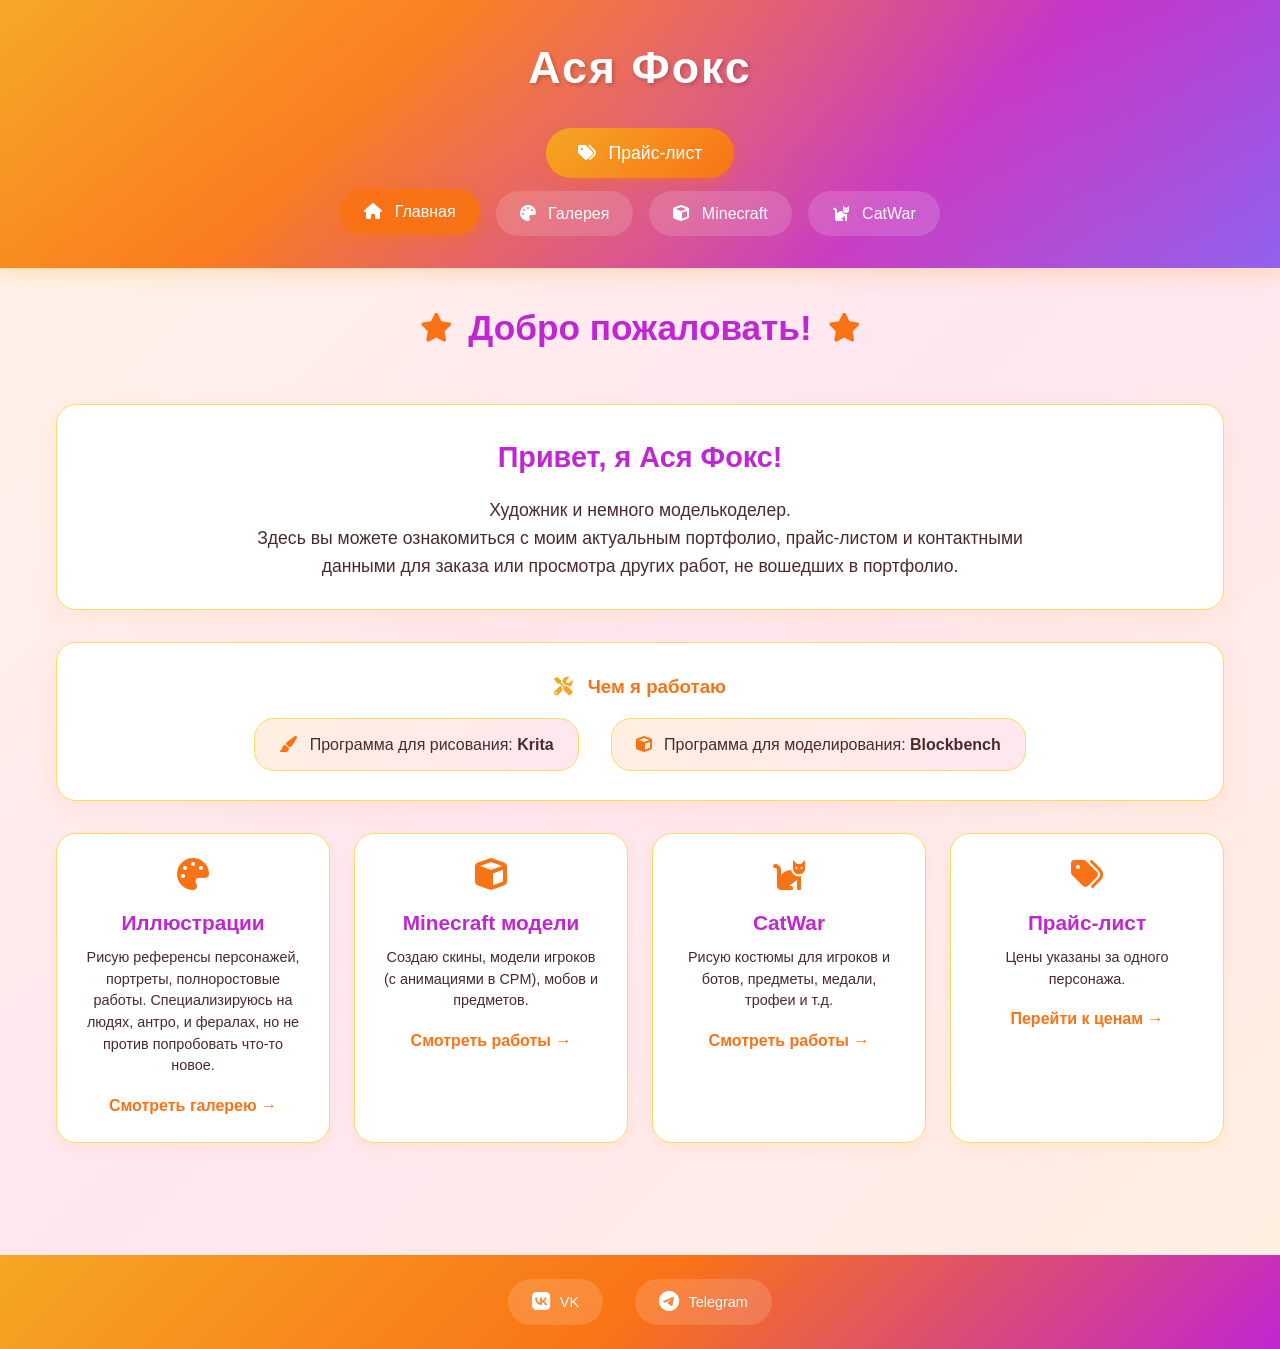
==== index.html @ bd017163 "ваще свежак обнова" ====
<!DOCTYPE html>
<html lang="ru">
<head>
    <meta charset="UTF-8">
    <meta name="viewport" content="width=device-width, initial-scale=1.0">
    <title>Главная</title>
    <link rel="stylesheet" href="style.css">
    <link rel="stylesheet" href="https://cdnjs.cloudflare.com/ajax/libs/font-awesome/6.0.0-beta3/css/all.min.css">
</head>
<body>
    <header>
        <div class="header-content">
            <h1>Ася Фокс</h1>
        </div>
        <nav>
            <a href="price.html" class="price-btn"><i class="fas fa-tags"></i> Прайс-лист</a>
            <div class="nav-links">
                <a href="index.html" class="active"><i class="fas fa-home"></i> Главная</a>
                <a href="gallery.html"><i class="fas fa-palette"></i> Галерея</a>
                <a href="minecraft.html"><i class="fas fa-cube"></i> Minecraft</a>
                <a href="catwar.html"><i class="fas fa-cat"></i> CatWar</a>
            </div>
        </nav>
    </header>

    <main>
        <div class="page-title">
            <i class="fas fa-star"></i>
            <h2>Добро пожаловать!</h2>
            <i class="fas fa-star"></i>
        </div>

        <!-- Приветственный блок -->
        <div class="welcome-block info-block">
            <h3>Привет, я Ася Фокс!</h3>
            <p>Художник и немного моделькоделер.<br>Здесь вы можете ознакомиться с моим актуальным портфолио, прайс-листом и контактными данными для заказа или просмотра других работ, не вошедших в портфолио.</p>
        </div>

        <!-- Инструменты -->
        <div class="tools-block info-block">
            <h3><i class="fas fa-tools"></i> Чем я работаю</h3>
            <div class="tools-list">
                <p><i class="fas fa-paint-brush"></i> Программа для рисования: <strong>Krita</strong></p>
                <p><i class="fas fa-cube"></i> Программа для моделирования: <strong>Blockbench</strong></p>
            </div>
        </div>

        <!-- Краткая информация -->
        <div class="info-grid">
            <div class="info-card">
                <i class="fas fa-palette"></i>
                <h3>Иллюстрации</h3>
                <p>Рисую референсы персонажей, портреты, полноростовые работы. Специализируюсь на людях, антро, и фералах, но не против попробовать что-то новое.</p>
                <a href="gallery.html" class="info-link">Смотреть галерею →</a>
            </div>
            <div class="info-card">
                <i class="fas fa-cube"></i>
                <h3>Minecraft модели</h3>
                <p>Создаю скины, модели игроков (с анимациями в CPM), мобов и предметов.</p>
                <a href="minecraft.html" class="info-link">Смотреть работы →</a>
            </div>
            <div class="info-card">
                <i class="fas fa-cat"></i>
                <h3>CatWar</h3>
                <p>Рисую костюмы для игроков и ботов, предметы, медали, трофеи и т.д.</p>
                <a href="catwar.html" class="info-link">Смотреть работы →</a>
            </div>
            <div class="info-card">
                <i class="fas fa-tags"></i>
                <h3>Прайс-лист</h3>
                <p>Цены указаны за одного персонажа.</p>
                <a href="price.html" class="info-link">Перейти к ценам →</a>
            </div>
        </div>
    </main>

    <footer>
        <div class="social-icons">
            <a href="https://vk.com/club159753129" target="_blank" class="social-link vk" aria-label="ВКонтакте">
                <i class="fab fa-vk"></i>
                <span>VK</span>
            </a>
            <a href="https://t.me/AsyaF0xy" target="_blank" class="social-link telegram" aria-label="Telegram">
                <i class="fab fa-telegram-plane"></i>
                <span>Telegram</span>
            </a>
        </div>
    </footer>
</body>
</html>
---- style.css ----
* {
    margin: 0;
    padding: 0;
    box-sizing: border-box;
}

body {
    font-family: 'Segoe UI', Tahoma, Geneva, Verdana, sans-serif;
    line-height: 1.6;
    color: #4a2a2a;
    background: linear-gradient(135deg, #fff5e6 0%, #ffe6f0 50%, #fff0e0 100%);
    display: flex;
    flex-direction: column;
    min-height: 100vh;
}

/* Шапка сайта */
header {
    background: linear-gradient(135deg, #f5a623 0%, #f97316 30%, #c026d3 70%, #8b5cf6 100%);
    color: #fff;
    text-align: center;
    padding: 2rem 1rem;
    box-shadow: 0 4px 20px rgba(245, 166, 35, 0.3);
    position: relative;
    overflow: hidden;
}

header::before {
    content: '';
    position: absolute;
    top: -50%;
    left: -50%;
    width: 200%;
    height: 200%;
    background: radial-gradient(circle, rgba(255,200,100,0.2) 0%, transparent 70%);
    animation: rotate 20s linear infinite;
}

@keyframes rotate {
    from { transform: rotate(0deg); }
    to { transform: rotate(360deg); }
}

.header-content {
    position: relative;
    z-index: 1;
}

header h1 {
    font-size: 2.8rem;
    margin-bottom: 0.5rem;
    text-shadow: 2px 2px 4px rgba(0,0,0,0.2);
    letter-spacing: 2px;
}

/* Навигация */
nav {
    margin-top: 1.5rem;
    position: relative;
    z-index: 1;
    display: flex;
    flex-direction: column;
    align-items: center;
    gap: 0.8rem;
}

.price-btn {
    background: linear-gradient(135deg, #f5a623, #f97316);
    padding: 0.7rem 2rem;
    font-size: 1.1rem;
    box-shadow: 0 4px 12px rgba(249, 115, 22, 0.4);
}

.price-btn:hover {
    transform: translateY(-2px);
    box-shadow: 0 6px 16px rgba(249, 115, 22, 0.6);
}

.nav-links {
    display: flex;
    gap: 1rem;
    flex-wrap: wrap;
    justify-content: center;
}

nav a {
    color: #fff;
    text-decoration: none;
    margin: 0;
    padding: 0.6rem 1.5rem;
    border-radius: 30px;
    transition: all 0.3s;
    font-weight: 500;
    display: inline-block;
    background: rgba(255,255,255,0.15);
    backdrop-filter: blur(5px);
}

nav a i {
    margin-right: 0.5rem;
}

nav a:hover, nav a.active {
    background: #f97316;
    transform: translateY(-2px);
    box-shadow: 0 4px 12px rgba(249, 115, 22, 0.5);
}

/* Основной контент */
main {
    flex: 1;
    max-width: 1200px;
    margin: 2rem auto;
    padding: 0 1rem;
    width: 100%;
}

.page-title {
    text-align: center;
    margin-bottom: 3rem;
    display: flex;
    align-items: center;
    justify-content: center;
    gap: 1rem;
}

.page-title i {
    font-size: 1.8rem;
    color: #f97316;
    animation: pulse 2s ease-in-out infinite;
}

@keyframes pulse {
    0%, 100% { opacity: 0.5; transform: scale(1); }
    50% { opacity: 1; transform: scale(1.1); }
}

.page-title h2 {
    font-size: 2.2rem;
    color: #c026d3;
    margin: 0;
}

/* Галерея */
.gallery {
    display: grid;
    grid-template-columns: repeat(auto-fit, minmax(300px, 1fr));
    gap: 2rem;
}

.card {
    background: #fff;
    border-radius: 20px;
    overflow: hidden;
    box-shadow: 0 10px 30px rgba(192, 38, 211, 0.15);
    transition: all 0.4s;
    border: 1px solid #ffd966;
}

.card:hover {
    transform: translateY(-10px);
    box-shadow: 0 20px 40px rgba(249, 115, 22, 0.25);
}

.card-image {
    position: relative;
    overflow: hidden;
    cursor: pointer;
}

.card-image img {
    width: 100%;
    height: 250px;
    object-fit: cover;
    transition: transform 0.5s;
}

.card:hover .card-image img {
    transform: scale(1.05);
}

.card-overlay {
    position: absolute;
    top: 0;
    left: 0;
    width: 100%;
    height: 100%;
    background: rgba(245, 166, 35, 0.7);
    display: flex;
    align-items: center;
    justify-content: center;
    opacity: 0;
    transition: opacity 0.3s;
}

.card-image:hover .card-overlay {
    opacity: 1;
}

.card-overlay i {
    font-size: 2.5rem;
    color: #fff;
    transform: scale(0.8);
    transition: transform 0.3s;
}

.card-image:hover .card-overlay i {
    transform: scale(1);
}

/* Категории */
.category {
    margin-bottom: 3rem;
}

.category h3 {
    font-size: 1.8rem;
    margin: 1.5rem 0 1.5rem;
    color: #c026d3;
    border-bottom: 3px solid #f97316;
    padding-bottom: 0.5rem;
    display: inline-block;
}

/* Прайс-лист */
.price-note {
    background: linear-gradient(135deg, #fff0e0 0%, #ffe6f0 100%);
    border-left: 4px solid #f97316;
    padding: 1.2rem;
    margin-bottom: 2rem;
    border-radius: 16px;
    text-align: center;
    display: flex;
    align-items: center;
    justify-content: center;
    gap: 0.8rem;
    flex-wrap: wrap;
}

.price-note i {
    font-size: 1.5rem;
    color: #f97316;
}

.price-note p {
    margin: 0;
    font-size: 1rem;
    color: #4a2a2a;
}

.specialization {
    display: flex;
    justify-content: center;
    gap: 2rem;
    margin: 2rem 0;
    flex-wrap: wrap;
}

.specialization span {
    background: linear-gradient(135deg, #f5a623 0%, #f97316 50%, #c026d3 100%);
    color: #fff;
    padding: 0.7rem 1.8rem;
    border-radius: 50px;
    font-size: 1rem;
    box-shadow: 0 4px 12px rgba(245, 166, 35, 0.3);
    transition: all 0.3s;
    cursor: default;
}

.specialization span:hover {
    transform: translateY(-3px);
    box-shadow: 0 6px 16px rgba(249, 115, 22, 0.4);
}

.specialization span i {
    margin-right: 0.6rem;
}

.price-info {
    text-align: center;
    margin-bottom: 2rem;
    display: flex;
    align-items: center;
    justify-content: center;
    gap: 0.5rem;
    color: #c026d3;
    background: rgba(249, 115, 22, 0.1);
    padding: 0.8rem;
    border-radius: 50px;
    width: fit-content;
    margin-left: auto;
    margin-right: auto;
}

.price-info i {
    font-size: 1.2rem;
    color: #f97316;
}

.price-info p {
    margin: 0;
}

.price-category {
    margin-bottom: 2rem;
}

.price-category h3 {
    font-size: 1.4rem;
    margin: 1.8rem 0 1rem;
    color: #c026d3;
    border-bottom: 2px solid #f97316;
    padding-bottom: 0.4rem;
    display: inline-block;
}

.price-table {
    width: 100%;
    border-collapse: collapse;
    background: #fff;
    box-shadow: 0 4px 16px rgba(192, 38, 211, 0.1);
    margin-bottom: 1.5rem;
    border-radius: 16px;
    overflow: hidden;
}

.price-table th, .price-table td {
    border: 1px solid #ffd966;
    padding: 12px 16px;
    text-align: left;
}

.price-table th {
    background: linear-gradient(135deg, #f5a623 0%, #f97316 100%);
    color: #fff;
    font-weight: 600;
}

.price-table tr:nth-child(even) {
    background: #fff5e6;
}

.price-table tr:hover {
    background: #ffe6f0;
    transition: background 0.2s;
}

.background-table td:first-child {
    font-weight: 500;
    background: #fff5e6;
}

/* Информационные блоки */
.info-block {
    background: #fff;
    border-radius: 20px;
    padding: 1.8rem;
    margin: 2rem 0;
    box-shadow: 0 8px 24px rgba(245, 166, 35, 0.1);
    border: 1px solid #ffd966;
    transition: transform 0.3s;
}

.info-block:hover {
    transform: translateY(-3px);
}

.info-block h3 {
    border-bottom: none;
    margin-top: 0;
    display: block;
    color: #f97316;
    margin-bottom: 1rem;
}

.info-block h3 i {
    margin-right: 0.6rem;
    color: #f5a623;
}

.info-block ul {
    list-style: none;
    padding-left: 0;
}

.info-block li {
    padding: 0.6rem 0;
    border-bottom: 1px solid #ffe6f0;
}

.info-block li:last-child {
    border-bottom: none;
}

.info-block li i {
    margin-right: 0.8rem;
    color: #f97316;
    width: 1.6rem;
}

.payment-methods {
    display: flex;
    flex-wrap: wrap;
    gap: 1rem;
    margin-top: 0.8rem;
}

.payment-methods span {
    background: linear-gradient(135deg, #fff0e0 0%, #ffe6f0 100%);
    padding: 0.6rem 1.3rem;
    border-radius: 30px;
    font-size: 0.9rem;
    color: #c026d3;
    font-weight: 500;
    transition: all 0.3s;
}

.payment-methods span:hover {
    transform: translateY(-2px);
    box-shadow: 0 2px 8px rgba(249, 115, 22, 0.2);
}

.payment-methods span i {
    margin-right: 0.5rem;
    color: #f97316;
}

/* Стили для лобби */
.welcome-block {
    text-align: center;
    margin-bottom: 2rem;
}

.welcome-block i {
    display: none;
}

.welcome-block h3 {
    color: #c026d3;
    margin-bottom: 1rem;
    font-size: 1.8rem;
}

.welcome-block p {
    font-size: 1.1rem;
    max-width: 800px;
    margin: 0 auto;
    line-height: 1.6;
}

.tools-block {
    text-align: center;
}

.tools-list {
    display: flex;
    justify-content: center;
    gap: 2rem;
    flex-wrap: wrap;
    margin-top: 1rem;
}

.tools-list p {
    background: linear-gradient(135deg, #fff0e0, #ffe6f0);
    padding: 0.8rem 1.5rem;
    border-radius: 20px;
    border: 1px solid #ffd966;
    font-size: 1rem;
}

.tools-list i {
    margin-right: 0.5rem;
    color: #f97316;
}

.info-grid {
    display: grid;
    grid-template-columns: repeat(auto-fit, minmax(250px, 1fr));
    gap: 1.5rem;
    margin: 2rem 0;
}

.info-card {
    background: #fff;
    border-radius: 20px;
    padding: 1.5rem;
    text-align: center;
    transition: transform 0.3s;
    border: 1px solid #ffd966;
    box-shadow: 0 4px 12px rgba(245, 166, 35, 0.1);
}

.info-card:hover {
    transform: translateY(-5px);
}

.info-card i {
    font-size: 2rem;
    color: #f97316;
    margin-bottom: 1rem;
}

.info-card h3 {
    color: #c026d3;
    margin-bottom: 0.5rem;
    font-size: 1.3rem;
}

.info-card p {
    font-size: 0.9rem;
    color: #4a2a2a;
    margin-bottom: 1rem;
    line-height: 1.5;
}

.info-link {
    display: inline-block;
    color: #f97316;
    text-decoration: none;
    font-weight: bold;
    transition: color 0.3s;
}

.info-link:hover {
    color: #c026d3;
}

/* Стили для Minecraft страницы */
.minecraft-info {
    background: linear-gradient(135deg, #fff0e0 0%, #ffe6f0 100%);
    border: 1px solid #f97316;
}

.minecraft-info h3 {
    color: #f97316;
}

.minecraft-info li {
    color: #4a2a2a;
    border-bottom-color: #ffd966;
}

.minecraft-info li i {
    color: #f5a623;
}

/* Стили для переключаемых разделов CatWar */
.section-tabs {
    display: flex;
    justify-content: center;
    gap: 1rem;
    margin-bottom: 2rem;
    flex-wrap: wrap;
}

.tab-btn {
    background: rgba(249, 115, 22, 0.2);
    border: 2px solid #f97316;
    color: #c026d3;
    padding: 0.8rem 2rem;
    border-radius: 50px;
    font-size: 1.1rem;
    font-weight: bold;
    cursor: pointer;
    transition: all 0.3s;
    font-family: inherit;
}

.tab-btn:hover {
    background: #f97316;
    color: white;
    transform: translateY(-2px);
}

.tab-btn.active {
    background: linear-gradient(135deg, #f5a623, #f97316);
    color: white;
    border-color: #f5a623;
    box-shadow: 0 4px 12px rgba(249, 115, 22, 0.4);
}

.section-content {
    display: none;
    animation: fadeIn 0.5s ease;
}

.section-content.active {
    display: block;
}

@keyframes fadeIn {
    from { opacity: 0; transform: translateY(10px); }
    to { opacity: 1; transform: translateY(0); }
}

/* Подвал */
footer {
    background: linear-gradient(135deg, #f5a623 0%, #f97316 50%, #c026d3 100%);
    color: #fff;
    text-align: center;
    padding: 1.5rem;
    margin-top: 3rem;
}

.social-icons {
    display: flex;
    justify-content: center;
    gap: 2rem;
}

.social-link {
    display: flex;
    align-items: center;
    gap: 0.6rem;
    color: #fff;
    text-decoration: none;
    padding: 0.7rem 1.5rem;
    border-radius: 40px;
    transition: all 0.3s;
    background: rgba(255,255,255,0.15);
    backdrop-filter: blur(5px);
}

.social-link i {
    font-size: 1.3rem;
}

.social-link span {
    font-size: 0.9rem;
    font-weight: 500;
}

.social-link:hover {
    transform: translateY(-5px);
    box-shadow: 0 6px 16px rgba(0,0,0,0.2);
}

.social-link.vk:hover {
    background: #4c75a3;
}

.social-link.telegram:hover {
    background: #26a5e4;
}

/* Убираем ненужные элементы */
.contact-note {
    display: none;
}

.catwar-info {
    display: none;
}

/* Адаптивность */
@media (max-width: 768px) {
    header h1 {
        font-size: 2rem;
    }
    
    .page-title h2 {
        font-size: 1.6rem;
    }
    
    .page-title i {
        font-size: 1.2rem;
    }
    
    nav a {
        display: inline-block;
        margin: 0.2rem;
        padding: 0.5rem 1rem;
        font-size: 0.85rem;
    }
    
    .price-btn {
        padding: 0.6rem 1.5rem;
        font-size: 1rem;
    }
    
    .gallery {
        grid-template-columns: 1fr;
    }
    
    .card-image img {
        height: 200px;
    }
    
    .price-table th, .price-table td {
        padding: 8px 10px;
        font-size: 0.85rem;
    }
    
    .specialization {
        gap: 1rem;
    }
    
    .specialization span {
        padding: 0.5rem 1.2rem;
        font-size: 0.85rem;
    }
    
    .background-table {
        font-size: 0.75rem;
    }
    
    .background-table th,
    .background-table td {
        padding: 6px 4px;
    }
    
    .social-link {
        padding: 0.5rem 1.2rem;
    }
    
    .social-link span {
        display: inline;
    }
    
    .category h3 {
        font-size: 1.4rem;
    }
    
    .info-block {
        padding: 1.2rem;
    }
    
    .payment-methods span {
        padding: 0.4rem 1rem;
        font-size: 0.8rem;
    }
    
    .tools-list {
        gap: 1rem;
    }
    
    .tools-list p {
        padding: 0.6rem 1rem;
        font-size: 0.9rem;
    }
    
    .info-grid {
        grid-template-columns: 1fr;
    }
    
    .tab-btn {
        padding: 0.5rem 1rem;
        font-size: 0.9rem;
    }
    
    .welcome-block h3 {
        font-size: 1.4rem;
    }
    
    .welcome-block p {
        font-size: 0.95rem;
    }
}
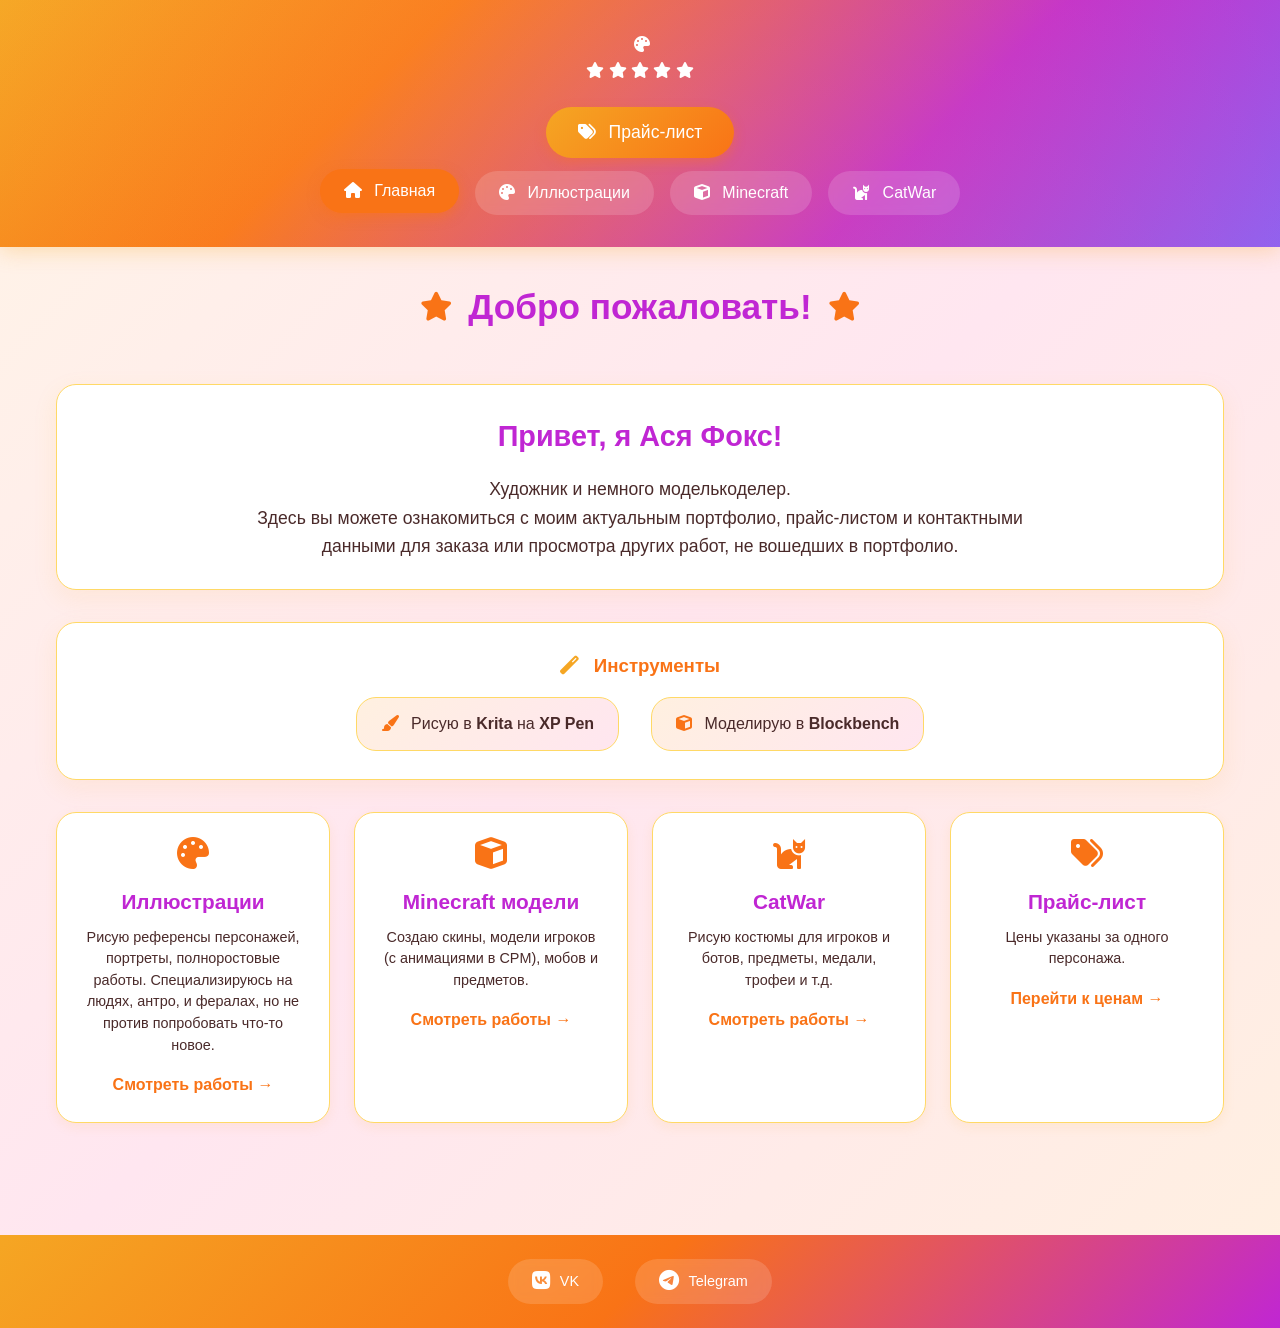
==== commit 6bc251e7: "Update index.html" ====
--- a/index.html
+++ b/index.html
@@ -10,13 +10,23 @@
 <body>
     <header>
         <div class="header-content">
-            <h1>Ася Фокс</h1>
+            <div class="logo-icon">
+                <i class="fas fa-fox"></i>
+                <i class="fas fa-palette"></i>
+            </div>
+            <div class="floating-stars">
+                <i class="fas fa-star"></i>
+                <i class="fas fa-star"></i>
+                <i class="fas fa-star"></i>
+                <i class="fas fa-star"></i>
+                <i class="fas fa-star"></i>
+            </div>
         </div>
         <nav>
             <a href="price.html" class="price-btn"><i class="fas fa-tags"></i> Прайс-лист</a>
             <div class="nav-links">
                 <a href="index.html" class="active"><i class="fas fa-home"></i> Главная</a>
-                <a href="gallery.html"><i class="fas fa-palette"></i> Галерея</a>
+                <a href="gallery.html"><i class="fas fa-palette"></i> Иллюстрации</a>
                 <a href="minecraft.html"><i class="fas fa-cube"></i> Minecraft</a>
                 <a href="catwar.html"><i class="fas fa-cat"></i> CatWar</a>
             </div>
@@ -32,40 +42,42 @@
 
         <!-- Приветственный блок -->
         <div class="welcome-block info-block">
+            <div class="decor-line"></div>
             <h3>Привет, я Ася Фокс!</h3>
             <p>Художник и немного моделькоделер.<br>Здесь вы можете ознакомиться с моим актуальным портфолио, прайс-листом и контактными данными для заказа или просмотра других работ, не вошедших в портфолио.</p>
+            <div class="decor-line"></div>
         </div>
 
         <!-- Инструменты -->
         <div class="tools-block info-block">
-            <h3><i class="fas fa-tools"></i> Чем я работаю</h3>
+            <h3><i class="fas fa-wand-magic"></i> Инструменты</h3>
             <div class="tools-list">
-                <p><i class="fas fa-paint-brush"></i> Программа для рисования: <strong>Krita</strong></p>
-                <p><i class="fas fa-cube"></i> Программа для моделирования: <strong>Blockbench</strong></p>
+                <p class="tool-item"><i class="fas fa-paint-brush"></i> Рисую в <strong>Krita</strong> на <strong>XP Pen</strong></p>
+                <p class="tool-item"><i class="fas fa-cube"></i> Моделирую в <strong>Blockbench</strong></p>
             </div>
         </div>
 
         <!-- Краткая информация -->
         <div class="info-grid">
-            <div class="info-card">
+            <div class="info-card hover-scale">
                 <i class="fas fa-palette"></i>
                 <h3>Иллюстрации</h3>
                 <p>Рисую референсы персонажей, портреты, полноростовые работы. Специализируюсь на людях, антро, и фералах, но не против попробовать что-то новое.</p>
-                <a href="gallery.html" class="info-link">Смотреть галерею →</a>
+                <a href="gallery.html" class="info-link">Смотреть работы →</a>
             </div>
-            <div class="info-card">
+            <div class="info-card hover-scale">
                 <i class="fas fa-cube"></i>
                 <h3>Minecraft модели</h3>
                 <p>Создаю скины, модели игроков (с анимациями в CPM), мобов и предметов.</p>
                 <a href="minecraft.html" class="info-link">Смотреть работы →</a>
             </div>
-            <div class="info-card">
+            <div class="info-card hover-scale">
                 <i class="fas fa-cat"></i>
                 <h3>CatWar</h3>
                 <p>Рисую костюмы для игроков и ботов, предметы, медали, трофеи и т.д.</p>
                 <a href="catwar.html" class="info-link">Смотреть работы →</a>
             </div>
-            <div class="info-card">
+            <div class="info-card hover-scale">
                 <i class="fas fa-tags"></i>
                 <h3>Прайс-лист</h3>
                 <p>Цены указаны за одного персонажа.</p>
@@ -87,4 +99,4 @@
         </div>
     </footer>
 </body>
-</html>+</html>
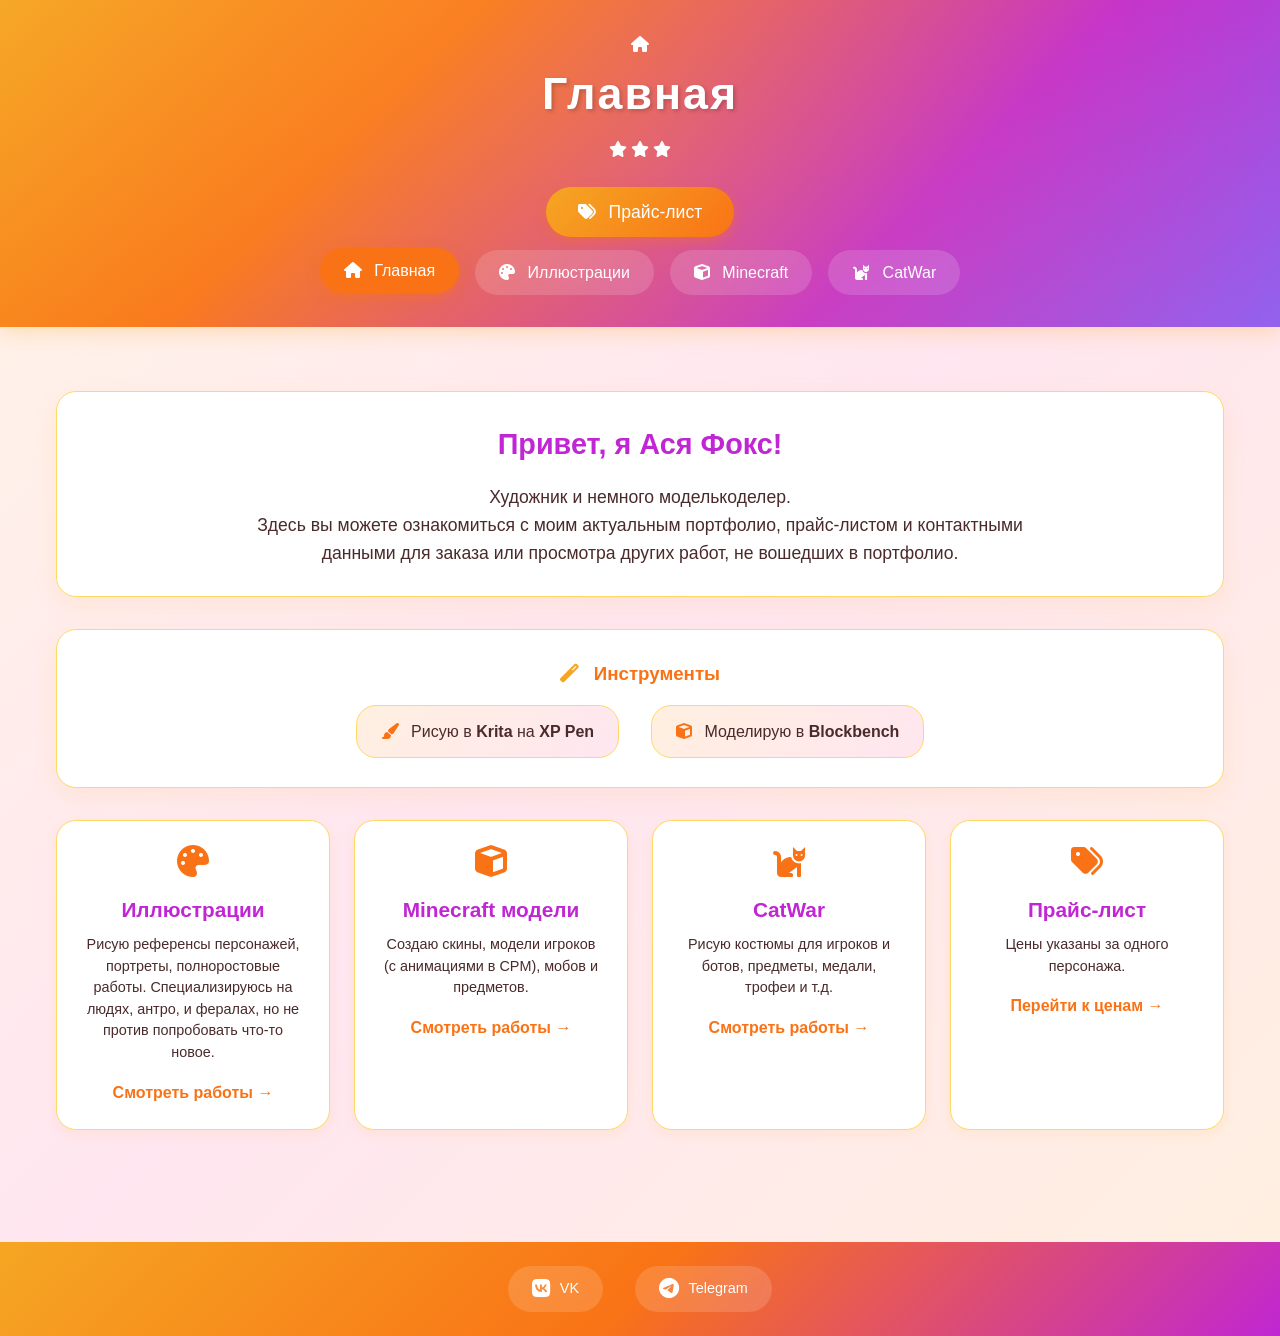
==== commit 3b8a2b4e: "Update index.html" ====
--- a/index.html
+++ b/index.html
@@ -10,16 +10,14 @@
 <body>
     <header>
         <div class="header-content">
-            <div class="logo-icon">
-                <i class="fas fa-fox"></i>
-                <i class="fas fa-palette"></i>
-            </div>
-            <div class="floating-stars">
-                <i class="fas fa-star"></i>
-                <i class="fas fa-star"></i>
-                <i class="fas fa-star"></i>
-                <i class="fas fa-star"></i>
-                <i class="fas fa-star"></i>
+            <div class="page-title-header">
+                <i class="fas fa-home"></i>
+                <h1>Главная</h1>
+                <div class="floating-stars-header">
+                    <i class="fas fa-star"></i>
+                    <i class="fas fa-star"></i>
+                    <i class="fas fa-star"></i>
+                </div>
             </div>
         </div>
         <nav>
@@ -34,13 +32,6 @@
     </header>
 
     <main>
-        <div class="page-title">
-            <i class="fas fa-star"></i>
-            <h2>Добро пожаловать!</h2>
-            <i class="fas fa-star"></i>
-        </div>
-
-        <!-- Приветственный блок -->
         <div class="welcome-block info-block">
             <div class="decor-line"></div>
             <h3>Привет, я Ася Фокс!</h3>
@@ -48,7 +39,6 @@
             <div class="decor-line"></div>
         </div>
 
-        <!-- Инструменты -->
         <div class="tools-block info-block">
             <h3><i class="fas fa-wand-magic"></i> Инструменты</h3>
             <div class="tools-list">
@@ -57,7 +47,6 @@
             </div>
         </div>
 
-        <!-- Краткая информация -->
         <div class="info-grid">
             <div class="info-card hover-scale">
                 <i class="fas fa-palette"></i>
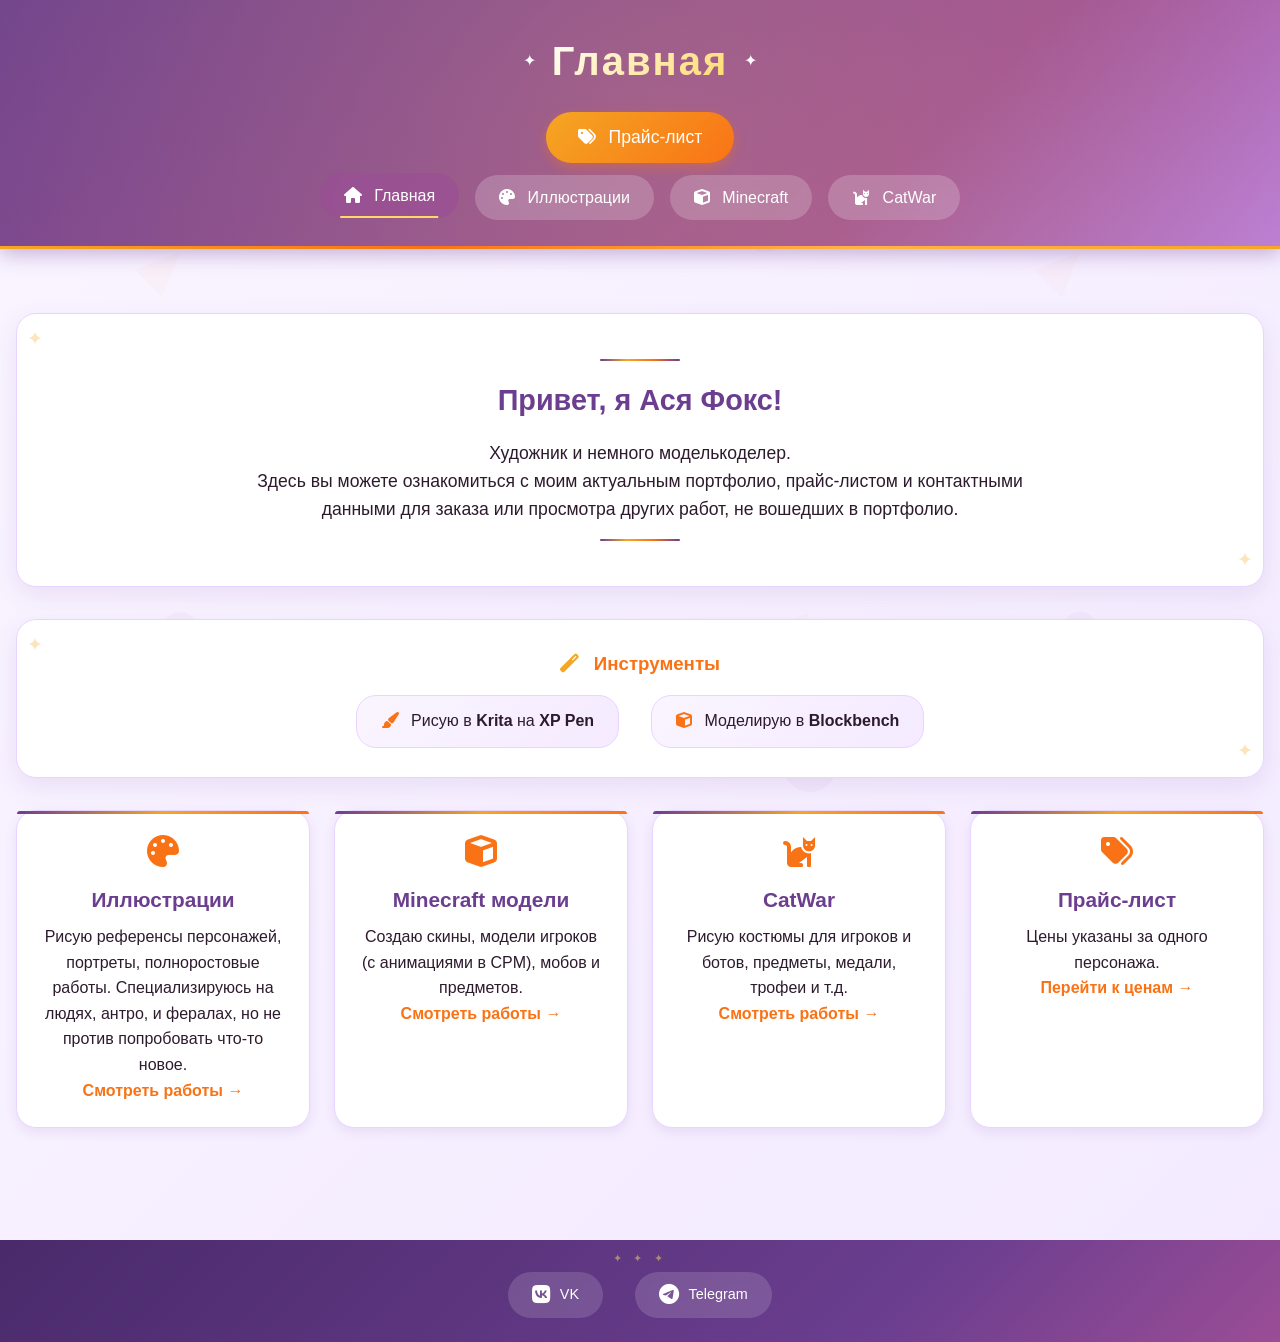
==== commit 9177ef1a: "Update index.html" ====
--- a/index.html
+++ b/index.html
@@ -11,13 +11,9 @@
     <header>
         <div class="header-content">
             <div class="page-title-header">
-                <i class="fas fa-home"></i>
+                <span class="title-star-left">✦</span>
                 <h1>Главная</h1>
-                <div class="floating-stars-header">
-                    <i class="fas fa-star"></i>
-                    <i class="fas fa-star"></i>
-                    <i class="fas fa-star"></i>
-                </div>
+                <span class="title-star-right">✦</span>
             </div>
         </div>
         <nav>
--- a/style.css
+++ b/style.css
@@ -7,20 +7,71 @@
 body {
     font-family: 'Segoe UI', Tahoma, Geneva, Verdana, sans-serif;
     line-height: 1.6;
-    color: #4a2a2a;
-    background: linear-gradient(135deg, #fff5e6 0%, #ffe6f0 50%, #fff0e0 100%);
+    color: #2d1b2d;
+    background: linear-gradient(135deg, #faf5ff 0%, #f3eaff 100%);
     display: flex;
     flex-direction: column;
     min-height: 100vh;
+    position: relative;
+}
+
+/* Декоративные элементы на фоне */
+body::before {
+    content: '';
+    position: fixed;
+    top: 0;
+    left: 0;
+    width: 100%;
+    height: 100%;
+    pointer-events: none;
+    background-image: url('data:image/svg+xml;utf8,<svg xmlns="http://www.w3.org/2000/svg" viewBox="0 0 100 100"><circle cx="10" cy="10" r="2" fill="rgba(155,77,150,0.08)"/><circle cx="85" cy="25" r="3" fill="rgba(155,77,150,0.08)"/><circle cx="45" cy="80" r="2" fill="rgba(155,77,150,0.08)"/><circle cx="70" cy="60" r="2" fill="rgba(155,77,150,0.08)"/><circle cx="20" cy="70" r="2" fill="rgba(155,77,150,0.08)"/><circle cx="90" cy="85" r="3" fill="rgba(155,77,150,0.08)"/><circle cx="5" cy="45" r="2" fill="rgba(155,77,150,0.08)"/><circle cx="60" cy="15" r="2" fill="rgba(155,77,150,0.08)"/><path d="M15 30 L20 28 L18 33 Z" fill="rgba(249,115,22,0.05)"/><path d="M85 70 L90 68 L88 73 Z" fill="rgba(245,166,35,0.05)"/></svg>');
+    background-repeat: repeat;
+    opacity: 0.5;
+    z-index: -1;
+}
+
+/* Плавающие звёздочки на фоне */
+.floating-bg-stars {
+    position: fixed;
+    top: 0;
+    left: 0;
+    width: 100%;
+    height: 100%;
+    pointer-events: none;
+    overflow: hidden;
+    z-index: 0;
+}
+
+.floating-bg-stars i {
+    position: absolute;
+    color: rgba(249, 115, 22, 0.15);
+    font-size: 0.6rem;
+    animation: floatBgStar 15s linear infinite;
+}
+
+.floating-bg-stars i:nth-child(1) { top: 10%; left: 20%; animation-duration: 18s; }
+.floating-bg-stars i:nth-child(2) { top: 30%; left: 85%; animation-duration: 22s; font-size: 0.8rem; }
+.floating-bg-stars i:nth-child(3) { top: 70%; left: 15%; animation-duration: 25s; }
+.floating-bg-stars i:nth-child(4) { top: 50%; left: 45%; animation-duration: 20s; font-size: 0.7rem; }
+.floating-bg-stars i:nth-child(5) { top: 85%; left: 70%; animation-duration: 28s; }
+.floating-bg-stars i:nth-child(6) { top: 15%; left: 60%; animation-duration: 16s; }
+.floating-bg-stars i:nth-child(7) { top: 60%; left: 90%; animation-duration: 24s; }
+.floating-bg-stars i:nth-child(8) { top: 40%; left: 10%; animation-duration: 30s; }
+
+@keyframes floatBgStar {
+    0% { transform: translateY(0) rotate(0deg); opacity: 0; }
+    20% { opacity: 0.5; }
+    80% { opacity: 0.5; }
+    100% { transform: translateY(-100px) rotate(180deg); opacity: 0; }
 }
 
 /* Шапка сайта */
 header {
-    background: linear-gradient(135deg, #f5a623 0%, #f97316 30%, #c026d3 70%, #8b5cf6 100%);
+    background: linear-gradient(135deg, #6b3e8f 0%, #9b4d96 70%, #b87cdb 100%);
     color: #fff;
     text-align: center;
-    padding: 2rem 1rem;
-    box-shadow: 0 4px 20px rgba(245, 166, 35, 0.3);
+    padding: 1.8rem 1rem;
+    box-shadow: 0 4px 20px rgba(107, 62, 143, 0.4);
     position: relative;
     overflow: hidden;
 }
@@ -36,6 +87,23 @@
     animation: rotate 20s linear infinite;
 }
 
+header::after {
+    content: '';
+    position: absolute;
+    bottom: 0;
+    left: 0;
+    right: 0;
+    height: 3px;
+    background: linear-gradient(90deg, #f5a623, #f97316, #ffb347, #f5a623);
+    animation: shimmer 3s ease-in-out infinite;
+}
+
+@keyframes shimmer {
+    0% { opacity: 0.5; background-position: -100%; }
+    50% { opacity: 1; }
+    100% { opacity: 0.5; background-position: 100%; }
+}
+
 @keyframes rotate {
     from { transform: rotate(0deg); }
     to { transform: rotate(360deg); }
@@ -46,16 +114,61 @@
     z-index: 1;
 }
 
-header h1 {
-    font-size: 2.8rem;
-    margin-bottom: 0.5rem;
+/* Заголовок страницы в шапке */
+.page-title-header {
+    display: flex;
+    align-items: center;
+    justify-content: center;
+    gap: 1rem;
+    flex-wrap: wrap;
+}
+
+.page-title-header i {
+    font-size: 2rem;
+    color: #ffd966;
+    filter: drop-shadow(0 2px 4px rgba(0,0,0,0.2));
+    animation: bounce 3s ease-in-out infinite;
+}
+
+.page-title-header h1 {
+    font-size: 2.5rem;
+    margin: 0;
     text-shadow: 2px 2px 4px rgba(0,0,0,0.2);
     letter-spacing: 2px;
+    background: linear-gradient(135deg, #fff, #ffd966);
+    -webkit-background-clip: text;
+    background-clip: text;
+    color: transparent;
+    text-shadow: none;
+}
+
+@keyframes bounce {
+    0%, 100% { transform: translateY(0); }
+    50% { transform: translateY(-3px); }
+}
+
+.floating-stars-header {
+    display: flex;
+    gap: 0.3rem;
+}
+
+.floating-stars-header i {
+    font-size: 0.9rem;
+    color: #ffd966;
+    animation: pulseStar 1.5s ease-in-out infinite;
+}
+
+.floating-stars-header i:nth-child(2) { animation-delay: 0.5s; }
+.floating-stars-header i:nth-child(3) { animation-delay: 1s; }
+
+@keyframes pulseStar {
+    0%, 100% { opacity: 0.5; transform: scale(0.9); }
+    50% { opacity: 1; transform: scale(1.1); }
 }
 
 /* Навигация */
 nav {
-    margin-top: 1.5rem;
+    margin-top: 1.2rem;
     position: relative;
     z-index: 1;
     display: flex;
@@ -69,6 +182,23 @@
     padding: 0.7rem 2rem;
     font-size: 1.1rem;
     box-shadow: 0 4px 12px rgba(249, 115, 22, 0.4);
+    position: relative;
+    overflow: hidden;
+}
+
+.price-btn::before {
+    content: '';
+    position: absolute;
+    top: 0;
+    left: -100%;
+    width: 100%;
+    height: 100%;
+    background: linear-gradient(90deg, transparent, rgba(255,255,255,0.3), transparent);
+    transition: left 0.5s;
+}
+
+.price-btn:hover::before {
+    left: 100%;
 }
 
 .price-btn:hover {
@@ -92,100 +222,114 @@
     transition: all 0.3s;
     font-weight: 500;
     display: inline-block;
-    background: rgba(255,255,255,0.15);
+    background: rgba(255,255,255,0.2);
     backdrop-filter: blur(5px);
+    position: relative;
 }
 
 nav a i {
     margin-right: 0.5rem;
 }
 
+nav a::after {
+    content: '';
+    position: absolute;
+    bottom: 0;
+    left: 50%;
+    width: 0;
+    height: 2px;
+    background: #ffd966;
+    transition: all 0.3s;
+    transform: translateX(-50%);
+}
+
+nav a:hover::after, nav a.active::after {
+    width: 70%;
+}
+
 nav a:hover, nav a.active {
-    background: #f97316;
+    background: rgba(155, 77, 150, 0.6);
     transform: translateY(-2px);
-    box-shadow: 0 4px 12px rgba(249, 115, 22, 0.5);
 }
 
 /* Основной контент */
 main {
     flex: 1;
-    max-width: 1200px;
+    max-width: 1400px;
     margin: 2rem auto;
     padding: 0 1rem;
     width: 100%;
-}
-
-.page-title {
-    text-align: center;
-    margin-bottom: 3rem;
-    display: flex;
-    align-items: center;
-    justify-content: center;
-    gap: 1rem;
-}
-
-.page-title i {
-    font-size: 1.8rem;
-    color: #f97316;
-    animation: pulse 2s ease-in-out infinite;
-}
-
-@keyframes pulse {
-    0%, 100% { opacity: 0.5; transform: scale(1); }
-    50% { opacity: 1; transform: scale(1.1); }
-}
-
-.page-title h2 {
-    font-size: 2.2rem;
-    color: #c026d3;
-    margin: 0;
-}
-
-/* Галерея */
+    position: relative;
+    z-index: 1;
+}
+
+/* Галерея в стиле Pinterest */
 .gallery {
-    display: grid;
-    grid-template-columns: repeat(auto-fit, minmax(300px, 1fr));
-    gap: 2rem;
+    column-count: 3;
+    column-gap: 1.5rem;
 }
 
 .card {
     background: #fff;
     border-radius: 20px;
     overflow: hidden;
-    box-shadow: 0 10px 30px rgba(192, 38, 211, 0.15);
+    box-shadow: 0 10px 30px rgba(107, 62, 143, 0.15);
     transition: all 0.4s;
-    border: 1px solid #ffd966;
-}
-
-.card:hover {
-    transform: translateY(-10px);
-    box-shadow: 0 20px 40px rgba(249, 115, 22, 0.25);
-}
-
-.card-image {
-    position: relative;
-    overflow: hidden;
-    cursor: pointer;
-}
-
-.card-image img {
-    width: 100%;
-    height: 250px;
-    object-fit: cover;
-    transition: transform 0.5s;
-}
-
-.card:hover .card-image img {
-    transform: scale(1.05);
-}
-
-.card-overlay {
+    border: 1px solid #e9d4ff;
+    margin-bottom: 1.5rem;
+    break-inside: avoid;
+    display: inline-block;
+    width: 100%;
+    position: relative;
+}
+
+.card::before {
+    content: '';
     position: absolute;
     top: 0;
     left: 0;
+    right: 0;
+    height: 3px;
+    background: linear-gradient(90deg, #6b3e8f, #f5a623, #f97316, #6b3e8f);
+    border-radius: 20px 20px 0 0;
+    transform: scaleX(0);
+    transition: transform 0.4s;
+}
+
+.card:hover::before {
+    transform: scaleX(1);
+}
+
+.card:hover {
+    transform: translateY(-8px);
+    box-shadow: 0 20px 40px rgba(155, 77, 150, 0.3);
+}
+
+.card-image {
+    position: relative;
+    overflow: hidden;
+    cursor: pointer;
+    background: #f5f0e8;
+}
+
+.card-image img {
+    width: 100%;
+    height: auto;
+    display: block;
+    transition: transform 0.5s;
+}
+
+.card:hover .card-image img {
+    transform: scale(1.02);
+}
+
+.card-overlay {
+    position: absolute;
+    top: 0;
+    left: 0;
     width: 100%;
     height: 100%;
-    background: rgba(245, 166, 35, 0.7);
+    background: rgba(107, 62, 143, 0.7);
     display: flex;
     align-items: center;
     justify-content: center;
@@ -199,7 +343,7 @@
 
 .card-overlay i {
     font-size: 2.5rem;
-    color: #fff;
+    color: #ffd966;
     transform: scale(0.8);
     transition: transform 0.3s;
 }
@@ -216,36 +360,61 @@
 .category h3 {
     font-size: 1.8rem;
     margin: 1.5rem 0 1.5rem;
-    color: #c026d3;
+    color: #6b3e8f;
     border-bottom: 3px solid #f97316;
     padding-bottom: 0.5rem;
     display: inline-block;
+    position: relative;
+}
+
+.category h3::before {
+    content: '✦';
+    position: absolute;
+    left: -25px;
+    top: 50%;
+    transform: translateY(-50%);
+    color: #f5a623;
+    font-size: 1.2rem;
+}
+
+.category h3::after {
+    content: '✦';
+    position: absolute;
+    right: -25px;
+    top: 50%;
+    transform: translateY(-50%);
+    color: #f5a623;
+    font-size: 1.2rem;
 }
 
 /* Прайс-лист */
 .price-note {
-    background: linear-gradient(135deg, #fff0e0 0%, #ffe6f0 100%);
+    background: linear-gradient(135deg, #faf5ff 0%, #f5eaff 100%);
     border-left: 4px solid #f97316;
     padding: 1.2rem;
     margin-bottom: 2rem;
     border-radius: 16px;
     text-align: center;
-    display: flex;
-    align-items: center;
-    justify-content: center;
-    gap: 0.8rem;
-    flex-wrap: wrap;
-}
-
-.price-note i {
-    font-size: 1.5rem;
-    color: #f97316;
-}
-
-.price-note p {
-    margin: 0;
+    position: relative;
+    overflow: hidden;
+}
+
+.price-note::before {
+    content: '✨';
+    position: absolute;
+    left: 10px;
+    top: 10px;
     font-size: 1rem;
-    color: #4a2a2a;
+    opacity: 0.5;
+}
+
+.price-note::after {
+    content: '✨';
+    position: absolute;
+    right: 10px;
+    bottom: 10px;
+    font-size: 1rem;
+    opacity: 0.5;
 }
 
 .specialization {
@@ -257,23 +426,36 @@
 }
 
 .specialization span {
-    background: linear-gradient(135deg, #f5a623 0%, #f97316 50%, #c026d3 100%);
+    background: linear-gradient(135deg, #6b3e8f 0%, #9b4d96 100%);
     color: #fff;
     padding: 0.7rem 1.8rem;
     border-radius: 50px;
     font-size: 1rem;
-    box-shadow: 0 4px 12px rgba(245, 166, 35, 0.3);
+    box-shadow: 0 4px 12px rgba(107, 62, 143, 0.3);
     transition: all 0.3s;
     cursor: default;
+    position: relative;
+    overflow: hidden;
+}
+
+.specialization span::before {
+    content: '';
+    position: absolute;
+    top: 0;
+    left: -100%;
+    width: 100%;
+    height: 100%;
+    background: linear-gradient(90deg, transparent, rgba(255,215,0,0.3), transparent);
+    transition: left 0.5s;
+}
+
+.specialization span:hover::before {
+    left: 100%;
 }
 
 .specialization span:hover {
     transform: translateY(-3px);
-    box-shadow: 0 6px 16px rgba(249, 115, 22, 0.4);
-}
-
-.specialization span i {
-    margin-right: 0.6rem;
+    box-shadow: 0 6px 16px rgba(155, 77, 150, 0.4);
 }
 
 .price-info {
@@ -283,8 +465,8 @@
     align-items: center;
     justify-content: center;
     gap: 0.5rem;
-    color: #c026d3;
-    background: rgba(249, 115, 22, 0.1);
+    color: #6b3e8f;
+    background: rgba(155, 77, 150, 0.1);
     padding: 0.8rem;
     border-radius: 50px;
     width: fit-content;
@@ -297,18 +479,10 @@
     color: #f97316;
 }
 
-.price-info p {
-    margin: 0;
-}
-
-.price-category {
-    margin-bottom: 2rem;
-}
-
 .price-category h3 {
     font-size: 1.4rem;
     margin: 1.8rem 0 1rem;
-    color: #c026d3;
+    color: #6b3e8f;
     border-bottom: 2px solid #f97316;
     padding-bottom: 0.4rem;
     display: inline-block;
@@ -318,36 +492,31 @@
     width: 100%;
     border-collapse: collapse;
     background: #fff;
-    box-shadow: 0 4px 16px rgba(192, 38, 211, 0.1);
+    box-shadow: 0 4px 16px rgba(107, 62, 143, 0.1);
     margin-bottom: 1.5rem;
     border-radius: 16px;
     overflow: hidden;
 }
 
 .price-table th, .price-table td {
-    border: 1px solid #ffd966;
+    border: 1px solid #e9d4ff;
     padding: 12px 16px;
     text-align: left;
 }
 
 .price-table th {
-    background: linear-gradient(135deg, #f5a623 0%, #f97316 100%);
+    background: linear-gradient(135deg, #6b3e8f 0%, #9b4d96 100%);
     color: #fff;
     font-weight: 600;
 }
 
 .price-table tr:nth-child(even) {
-    background: #fff5e6;
+    background: #faf5ff;
 }
 
 .price-table tr:hover {
-    background: #ffe6f0;
+    background: #fff0e0;
     transition: background 0.2s;
-}
-
-.background-table td:first-child {
-    font-weight: 500;
-    background: #fff5e6;
 }
 
 /* Информационные блоки */
@@ -356,13 +525,36 @@
     border-radius: 20px;
     padding: 1.8rem;
     margin: 2rem 0;
-    box-shadow: 0 8px 24px rgba(245, 166, 35, 0.1);
-    border: 1px solid #ffd966;
-    transition: transform 0.3s;
+    box-shadow: 0 8px 24px rgba(107, 62, 143, 0.1);
+    border: 1px solid #e9d4ff;
+    transition: all 0.3s;
+    position: relative;
+    overflow: hidden;
+}
+
+.info-block::before {
+    content: '✦';
+    position: absolute;
+    top: 10px;
+    left: 10px;
+    font-size: 1.2rem;
+    color: #f5a623;
+    opacity: 0.3;
+}
+
+.info-block::after {
+    content: '✦';
+    position: absolute;
+    bottom: 10px;
+    right: 10px;
+    font-size: 1.2rem;
+    color: #f5a623;
+    opacity: 0.3;
 }
 
 .info-block:hover {
     transform: translateY(-3px);
+    box-shadow: 0 12px 28px rgba(249, 115, 22, 0.15);
 }
 
 .info-block h3 {
@@ -378,26 +570,6 @@
     color: #f5a623;
 }
 
-.info-block ul {
-    list-style: none;
-    padding-left: 0;
-}
-
-.info-block li {
-    padding: 0.6rem 0;
-    border-bottom: 1px solid #ffe6f0;
-}
-
-.info-block li:last-child {
-    border-bottom: none;
-}
-
-.info-block li i {
-    margin-right: 0.8rem;
-    color: #f97316;
-    width: 1.6rem;
-}
-
 .payment-methods {
     display: flex;
     flex-wrap: wrap;
@@ -406,37 +578,38 @@
 }
 
 .payment-methods span {
-    background: linear-gradient(135deg, #fff0e0 0%, #ffe6f0 100%);
+    background: linear-gradient(135deg, #faf5ff 0%, #f5eaff 100%);
     padding: 0.6rem 1.3rem;
     border-radius: 30px;
     font-size: 0.9rem;
-    color: #c026d3;
+    color: #6b3e8f;
     font-weight: 500;
     transition: all 0.3s;
+    border: 1px solid #e9d4ff;
 }
 
 .payment-methods span:hover {
     transform: translateY(-2px);
     box-shadow: 0 2px 8px rgba(249, 115, 22, 0.2);
-}
-
-.payment-methods span i {
-    margin-right: 0.5rem;
-    color: #f97316;
+    border-color: #f97316;
 }
 
 /* Стили для лобби */
 .welcome-block {
     text-align: center;
-    margin-bottom: 2rem;
-}
-
-.welcome-block i {
-    display: none;
+    position: relative;
+}
+
+.welcome-block .decor-line {
+    width: 80px;
+    height: 2px;
+    background: linear-gradient(90deg, #6b3e8f, #f5a623, #f97316, #6b3e8f);
+    margin: 1rem auto;
+    border-radius: 2px;
 }
 
 .welcome-block h3 {
-    color: #c026d3;
+    color: #6b3e8f;
     margin-bottom: 1rem;
     font-size: 1.8rem;
 }
@@ -461,11 +634,17 @@
 }
 
 .tools-list p {
-    background: linear-gradient(135deg, #fff0e0, #ffe6f0);
+    background: linear-gradient(135deg, #faf5ff 0%, #f5eaff 100%);
     padding: 0.8rem 1.5rem;
     border-radius: 20px;
-    border: 1px solid #ffd966;
+    border: 1px solid #e9d4ff;
     font-size: 1rem;
+    transition: all 0.3s;
+}
+
+.tools-list p:hover {
+    border-color: #f97316;
+    transform: translateY(-2px);
 }
 
 .tools-list i {
@@ -485,13 +664,26 @@
     border-radius: 20px;
     padding: 1.5rem;
     text-align: center;
-    transition: transform 0.3s;
-    border: 1px solid #ffd966;
-    box-shadow: 0 4px 12px rgba(245, 166, 35, 0.1);
+    transition: all 0.3s;
+    border: 1px solid #e9d4ff;
+    box-shadow: 0 4px 12px rgba(107, 62, 143, 0.1);
+    position: relative;
+}
+
+.info-card::before {
+    content: '';
+    position: absolute;
+    top: 0;
+    left: 0;
+    right: 0;
+    height: 3px;
+    background: linear-gradient(90deg, #6b3e8f, #f5a623, #f97316);
+    border-radius: 20px 20px 0 0;
 }
 
 .info-card:hover {
     transform: translateY(-5px);
+    box-shadow: 0 12px 28px rgba(249, 115, 22, 0.2);
 }
 
 .info-card i {
@@ -501,16 +693,9 @@
 }
 
 .info-card h3 {
-    color: #c026d3;
+    color: #6b3e8f;
     margin-bottom: 0.5rem;
     font-size: 1.3rem;
-}
-
-.info-card p {
-    font-size: 0.9rem;
-    color: #4a2a2a;
-    margin-bottom: 1rem;
-    line-height: 1.5;
 }
 
 .info-link {
@@ -522,12 +707,12 @@
 }
 
 .info-link:hover {
-    color: #c026d3;
-}
-
-/* Стили для Minecraft страницы */
+    color: #f5a623;
+}
+
+/* Minecraft блок */
 .minecraft-info {
-    background: linear-gradient(135deg, #fff0e0 0%, #ffe6f0 100%);
+    background: linear-gradient(135deg, #faf5ff 0%, #f5eaff 100%);
     border: 1px solid #f97316;
 }
 
@@ -535,16 +720,7 @@
     color: #f97316;
 }
 
-.minecraft-info li {
-    color: #4a2a2a;
-    border-bottom-color: #ffd966;
-}
-
-.minecraft-info li i {
-    color: #f5a623;
-}
-
-/* Стили для переключаемых разделов CatWar */
+/* Переключаемые разделы CatWar */
 .section-tabs {
     display: flex;
     justify-content: center;
@@ -554,9 +730,9 @@
 }
 
 .tab-btn {
-    background: rgba(249, 115, 22, 0.2);
-    border: 2px solid #f97316;
-    color: #c026d3;
+    background: rgba(155, 77, 150, 0.15);
+    border: 2px solid #9b4d96;
+    color: #6b3e8f;
     padding: 0.8rem 2rem;
     border-radius: 50px;
     font-size: 1.1rem;
@@ -564,18 +740,36 @@
     cursor: pointer;
     transition: all 0.3s;
     font-family: inherit;
+    position: relative;
+    overflow: hidden;
+}
+
+.tab-btn::before {
+    content: '';
+    position: absolute;
+    top: 0;
+    left: -100%;
+    width: 100%;
+    height: 100%;
+    background: linear-gradient(90deg, transparent, rgba(255,215,0,0.3), transparent);
+    transition: left 0.4s;
+}
+
+.tab-btn:hover::before {
+    left: 100%;
 }
 
 .tab-btn:hover {
     background: #f97316;
     color: white;
     transform: translateY(-2px);
+    border-color: #f97316;
 }
 
 .tab-btn.active {
     background: linear-gradient(135deg, #f5a623, #f97316);
     color: white;
-    border-color: #f5a623;
+    border-color: #f97316;
     box-shadow: 0 4px 12px rgba(249, 115, 22, 0.4);
 }
 
@@ -593,19 +787,78 @@
     to { opacity: 1; transform: translateY(0); }
 }
 
+/* Модальное окно */
+.modal {
+    display: none;
+    position: fixed;
+    top: 0;
+    left: 0;
+    width: 100%;
+    height: 100%;
+    background: rgba(0,0,0,0.9);
+    z-index: 1000;
+    align-items: center;
+    justify-content: center;
+    cursor: pointer;
+}
+
+.modal-content {
+    max-width: 90%;
+    max-height: 90%;
+    object-fit: contain;
+    border-radius: 12px;
+    box-shadow: 0 0 30px rgba(249, 115, 22, 0.3);
+    animation: zoomIn 0.3s ease;
+}
+
+@keyframes zoomIn {
+    from { transform: scale(0.8); opacity: 0; }
+    to { transform: scale(1); opacity: 1; }
+}
+
+.close-modal {
+    position: absolute;
+    top: 20px;
+    right: 35px;
+    color: #fff;
+    font-size: 40px;
+    font-weight: bold;
+    cursor: pointer;
+    transition: all 0.3s;
+}
+
+.close-modal:hover {
+    color: #f97316;
+    transform: scale(1.1);
+}
+
 /* Подвал */
 footer {
-    background: linear-gradient(135deg, #f5a623 0%, #f97316 50%, #c026d3 100%);
+    background: linear-gradient(135deg, #4a2a6b 0%, #6b3e8f 70%, #9b4d96 100%);
     color: #fff;
     text-align: center;
     padding: 1.5rem;
     margin-top: 3rem;
+    position: relative;
+}
+
+footer::before {
+    content: '✦ ✦ ✦';
+    position: absolute;
+    top: 10px;
+    left: 50%;
+    transform: translateX(-50%);
+    font-size: 0.7rem;
+    letter-spacing: 4px;
+    opacity: 0.5;
+    color: #ffd966;
 }
 
 .social-icons {
     display: flex;
     justify-content: center;
     gap: 2rem;
+    margin-top: 0.5rem;
 }
 
 .social-link {
@@ -619,6 +872,23 @@
     transition: all 0.3s;
     background: rgba(255,255,255,0.15);
     backdrop-filter: blur(5px);
+    position: relative;
+    overflow: hidden;
+}
+
+.social-link::before {
+    content: '';
+    position: absolute;
+    top: 0;
+    left: -100%;
+    width: 100%;
+    height: 100%;
+    background: linear-gradient(90deg, transparent, rgba(255,215,0,0.3), transparent);
+    transition: left 0.4s;
+}
+
+.social-link:hover::before {
+    left: 100%;
 }
 
 .social-link i {
@@ -643,47 +913,34 @@
     background: #26a5e4;
 }
 
-/* Убираем ненужные элементы */
-.contact-note {
-    display: none;
-}
-
-.catwar-info {
-    display: none;
-}
-
 /* Адаптивность */
+@media (max-width: 992px) {
+    .gallery {
+        column-count: 2;
+    }
+}
+
 @media (max-width: 768px) {
-    header h1 {
-        font-size: 2rem;
-    }
-    
-    .page-title h2 {
-        font-size: 1.6rem;
-    }
-    
-    .page-title i {
-        font-size: 1.2rem;
+    .page-title-header h1 {
+        font-size: 1.8rem;
+    }
+    
+    .page-title-header i {
+        font-size: 1.5rem;
     }
     
     nav a {
-        display: inline-block;
-        margin: 0.2rem;
-        padding: 0.5rem 1rem;
+        padding: 0.4rem 1rem;
         font-size: 0.85rem;
     }
     
     .price-btn {
-        padding: 0.6rem 1.5rem;
-        font-size: 1rem;
+        padding: 0.5rem 1.2rem;
+        font-size: 0.95rem;
     }
     
     .gallery {
-        grid-template-columns: 1fr;
-    }
-    
-    .card-image img {
-        height: 200px;
+        column-count: 1;
     }
     
     .price-table th, .price-table td {
@@ -700,36 +957,6 @@
         font-size: 0.85rem;
     }
     
-    .background-table {
-        font-size: 0.75rem;
-    }
-    
-    .background-table th,
-    .background-table td {
-        padding: 6px 4px;
-    }
-    
-    .social-link {
-        padding: 0.5rem 1.2rem;
-    }
-    
-    .social-link span {
-        display: inline;
-    }
-    
-    .category h3 {
-        font-size: 1.4rem;
-    }
-    
-    .info-block {
-        padding: 1.2rem;
-    }
-    
-    .payment-methods span {
-        padding: 0.4rem 1rem;
-        font-size: 0.8rem;
-    }
-    
     .tools-list {
         gap: 1rem;
     }
@@ -748,11 +975,8 @@
         font-size: 0.9rem;
     }
     
-    .welcome-block h3 {
-        font-size: 1.4rem;
-    }
-    
-    .welcome-block p {
-        font-size: 0.95rem;
-    }
-}+    .category h3::before,
+    .category h3::after {
+        display: none;
+    }
+}
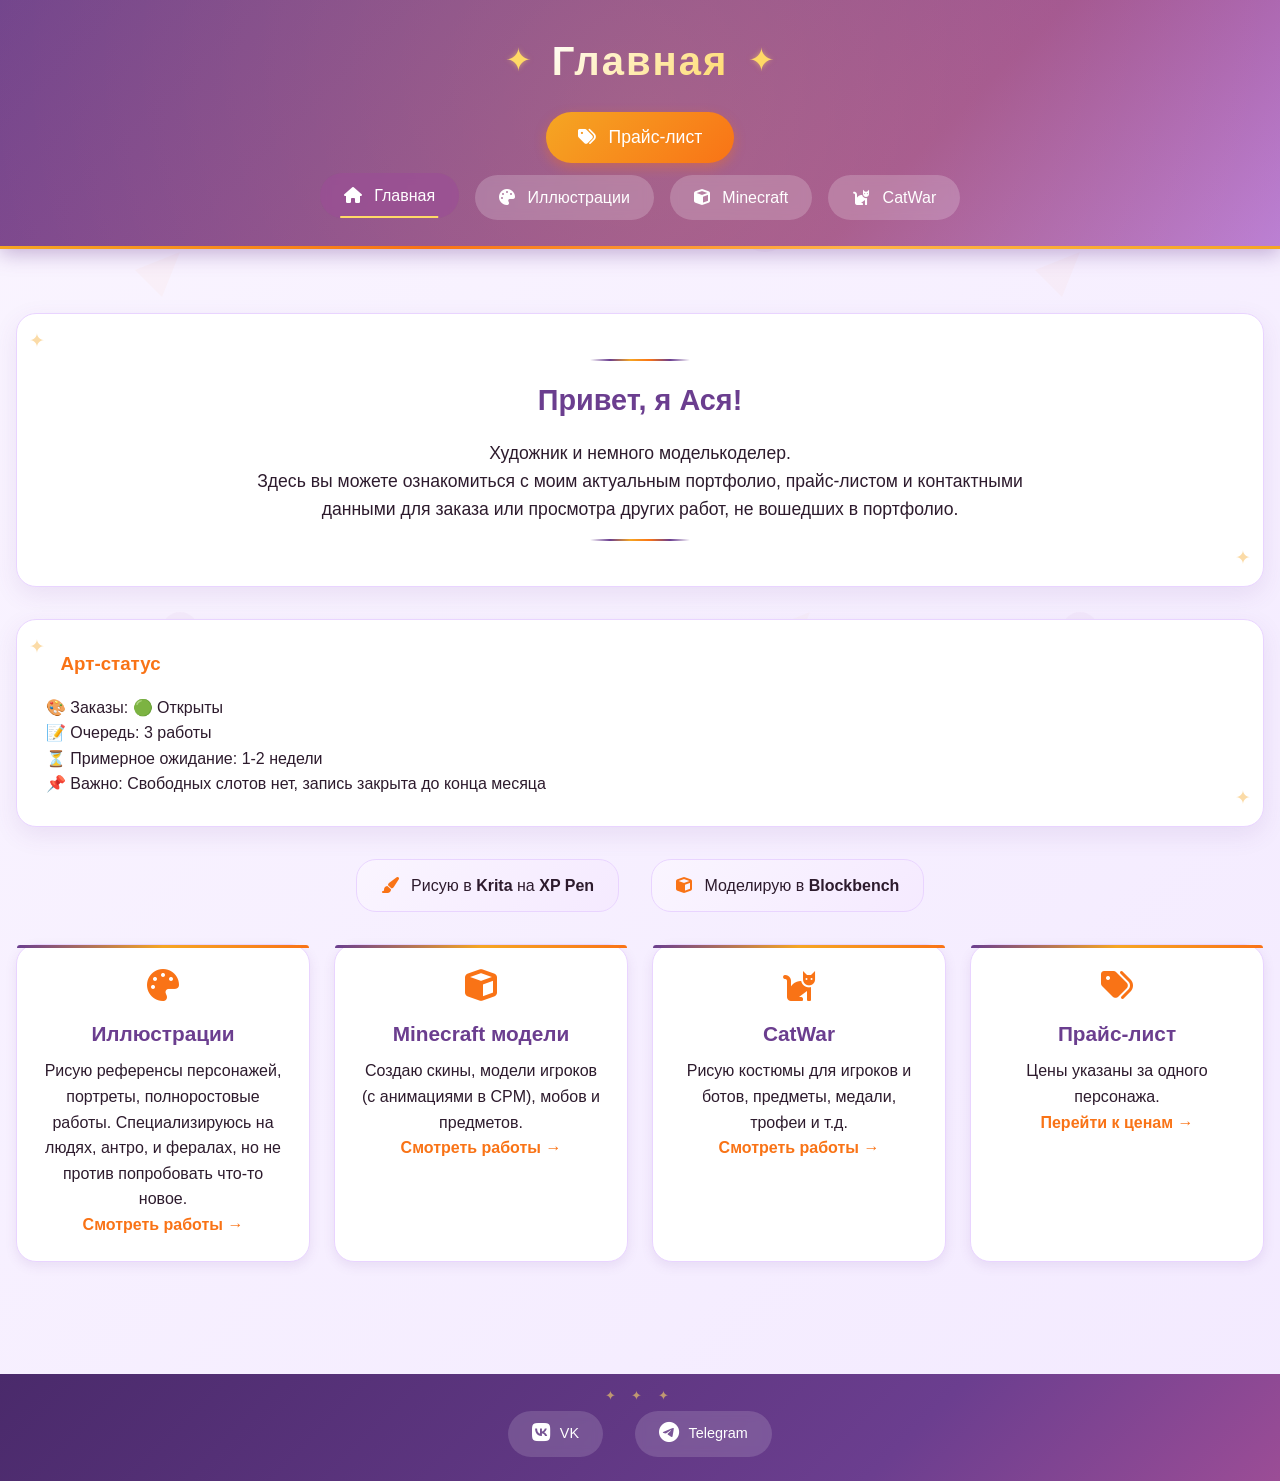
==== commit 4650940a: "Update index.html" ====
--- a/index.html
+++ b/index.html
@@ -30,13 +30,35 @@
     <main>
         <div class="welcome-block info-block">
             <div class="decor-line"></div>
-            <h3>Привет, я Ася Фокс!</h3>
+            <h3>Привет, я Ася!</h3>
             <p>Художник и немного моделькоделер.<br>Здесь вы можете ознакомиться с моим актуальным портфолио, прайс-листом и контактными данными для заказа или просмотра других работ, не вошедших в портфолио.</p>
             <div class="decor-line"></div>
         </div>
 
-        <div class="tools-block info-block">
-            <h3><i class="fas fa-wand-magic"></i> Инструменты</h3>
+        <!-- Блок с арт-статусом -->
+        <div class="art-status info-block">
+            <h3><i class="fas fa-paintbrush-fine"></i> Арт-статус</h3>
+            <div class="status-container">
+                <div class="status-item">
+                    <span class="status-label">🎨 Заказы:</span>
+                    <span class="status-value open">🟢 Открыты</span>
+                </div>
+                <div class="status-item">
+                    <span class="status-label">📝 Очередь:</span>
+                    <span class="status-value">3 работы</span>
+                </div>
+                <div class="status-item">
+                    <span class="status-label">⏳ Примерное ожидание:</span>
+                    <span class="status-value">1-2 недели</span>
+                </div>
+                <div class="status-item">
+                    <span class="status-label">📌 Важно:</span>
+                    <span class="status-value">Свободных слотов нет, запись закрыта до конца месяца</span>
+                </div>
+            </div>
+        </div>
+
+        <div class="tools-block">
             <div class="tools-list">
                 <p class="tool-item"><i class="fas fa-paint-brush"></i> Рисую в <strong>Krita</strong> на <strong>XP Pen</strong></p>
                 <p class="tool-item"><i class="fas fa-cube"></i> Моделирую в <strong>Blockbench</strong></p>
--- a/style.css
+++ b/style.css
@@ -28,41 +28,6 @@
     background-repeat: repeat;
     opacity: 0.5;
     z-index: -1;
-}
-
-/* Плавающие звёздочки на фоне */
-.floating-bg-stars {
-    position: fixed;
-    top: 0;
-    left: 0;
-    width: 100%;
-    height: 100%;
-    pointer-events: none;
-    overflow: hidden;
-    z-index: 0;
-}
-
-.floating-bg-stars i {
-    position: absolute;
-    color: rgba(249, 115, 22, 0.15);
-    font-size: 0.6rem;
-    animation: floatBgStar 15s linear infinite;
-}
-
-.floating-bg-stars i:nth-child(1) { top: 10%; left: 20%; animation-duration: 18s; }
-.floating-bg-stars i:nth-child(2) { top: 30%; left: 85%; animation-duration: 22s; font-size: 0.8rem; }
-.floating-bg-stars i:nth-child(3) { top: 70%; left: 15%; animation-duration: 25s; }
-.floating-bg-stars i:nth-child(4) { top: 50%; left: 45%; animation-duration: 20s; font-size: 0.7rem; }
-.floating-bg-stars i:nth-child(5) { top: 85%; left: 70%; animation-duration: 28s; }
-.floating-bg-stars i:nth-child(6) { top: 15%; left: 60%; animation-duration: 16s; }
-.floating-bg-stars i:nth-child(7) { top: 60%; left: 90%; animation-duration: 24s; }
-.floating-bg-stars i:nth-child(8) { top: 40%; left: 10%; animation-duration: 30s; }
-
-@keyframes floatBgStar {
-    0% { transform: translateY(0) rotate(0deg); opacity: 0; }
-    20% { opacity: 0.5; }
-    80% { opacity: 0.5; }
-    100% { transform: translateY(-100px) rotate(180deg); opacity: 0; }
 }
 
 /* Шапка сайта */
@@ -119,15 +84,28 @@
     display: flex;
     align-items: center;
     justify-content: center;
-    gap: 1rem;
+    gap: 1.2rem;
     flex-wrap: wrap;
 }
 
-.page-title-header i {
+.title-star-left, .title-star-right {
     font-size: 2rem;
     color: #ffd966;
-    filter: drop-shadow(0 2px 4px rgba(0,0,0,0.2));
-    animation: bounce 3s ease-in-out infinite;
+    text-shadow: 0 0 5px rgba(255,217,102,0.5);
+    animation: starSpin 3s ease-in-out infinite;
+}
+
+.title-star-left {
+    animation-delay: 0s;
+}
+
+.title-star-right {
+    animation-delay: 1.5s;
+}
+
+@keyframes starSpin {
+    0%, 100% { transform: rotate(0deg) scale(1); opacity: 0.7; }
+    50% { transform: rotate(10deg) scale(1.1); opacity: 1; }
 }
 
 .page-title-header h1 {
@@ -140,30 +118,6 @@
     background-clip: text;
     color: transparent;
     text-shadow: none;
-}
-
-@keyframes bounce {
-    0%, 100% { transform: translateY(0); }
-    50% { transform: translateY(-3px); }
-}
-
-.floating-stars-header {
-    display: flex;
-    gap: 0.3rem;
-}
-
-.floating-stars-header i {
-    font-size: 0.9rem;
-    color: #ffd966;
-    animation: pulseStar 1.5s ease-in-out infinite;
-}
-
-.floating-stars-header i:nth-child(2) { animation-delay: 0.5s; }
-.floating-stars-header i:nth-child(3) { animation-delay: 1s; }
-
-@keyframes pulseStar {
-    0%, 100% { opacity: 0.5; transform: scale(0.9); }
-    50% { opacity: 1; transform: scale(1.1); }
 }
 
 /* Навигация */
@@ -370,113 +324,86 @@
 .category h3::before {
     content: '✦';
     position: absolute;
-    left: -25px;
+    left: -30px;
     top: 50%;
     transform: translateY(-50%);
     color: #f5a623;
-    font-size: 1.2rem;
+    font-size: 1.3rem;
+    animation: spin 4s linear infinite;
 }
 
 .category h3::after {
     content: '✦';
     position: absolute;
-    right: -25px;
+    right: -30px;
     top: 50%;
     transform: translateY(-50%);
     color: #f5a623;
-    font-size: 1.2rem;
+    font-size: 1.3rem;
+    animation: spin 4s linear infinite reverse;
+}
+
+@keyframes spin {
+    from { transform: translateY(-50%) rotate(0deg); }
+    to { transform: translateY(-50%) rotate(360deg); }
 }
 
 /* Прайс-лист */
 .price-note {
-    background: linear-gradient(135deg, #faf5ff 0%, #f5eaff 100%);
-    border-left: 4px solid #f97316;
-    padding: 1.2rem;
+    background: #fff;
+    border-radius: 20px;
+    padding: 1.8rem;
+    margin: 2rem 0;
+    box-shadow: 0 8px 24px rgba(107, 62, 143, 0.1);
+    border: 1px solid #e9d4ff;
+    transition: all 0.3s;
+    position: relative;
+    overflow: hidden;
+    text-align: center;
+}
+
+.price-note .decor-line {
+    width: 100px;
+    height: 2px;
+    background: linear-gradient(90deg, transparent, #6b3e8f, #f5a623, #f97316, #6b3e8f, transparent);
+    margin: 1rem auto;
+    border-radius: 2px;
+}
+
+.price-note p {
+    font-size: 1.1rem;
+    max-width: 800px;
+    margin: 0 auto;
+    line-height: 1.6;
+    color: #4a2a4a;
+}
+
+.price-note strong {
+    color: #f97316;
+}
+
+/* Ряд из трёх таблиц */
+.price-row {
+    display: flex;
+    flex-wrap: wrap;
+    gap: 1.5rem;
+    margin: 2rem 0;
+    justify-content: center;
+}
+
+.price-row .price-category {
+    flex: 1;
+    min-width: 250px;
+    margin-bottom: 0;
+}
+
+.price-category.full-width {
+    width: 100%;
+    margin-top: 2rem;
+}
+
+.price-category {
     margin-bottom: 2rem;
-    border-radius: 16px;
-    text-align: center;
-    position: relative;
-    overflow: hidden;
-}
-
-.price-note::before {
-    content: '✨';
-    position: absolute;
-    left: 10px;
-    top: 10px;
-    font-size: 1rem;
-    opacity: 0.5;
-}
-
-.price-note::after {
-    content: '✨';
-    position: absolute;
-    right: 10px;
-    bottom: 10px;
-    font-size: 1rem;
-    opacity: 0.5;
-}
-
-.specialization {
-    display: flex;
-    justify-content: center;
-    gap: 2rem;
-    margin: 2rem 0;
-    flex-wrap: wrap;
-}
-
-.specialization span {
-    background: linear-gradient(135deg, #6b3e8f 0%, #9b4d96 100%);
-    color: #fff;
-    padding: 0.7rem 1.8rem;
-    border-radius: 50px;
-    font-size: 1rem;
-    box-shadow: 0 4px 12px rgba(107, 62, 143, 0.3);
-    transition: all 0.3s;
-    cursor: default;
-    position: relative;
-    overflow: hidden;
-}
-
-.specialization span::before {
-    content: '';
-    position: absolute;
-    top: 0;
-    left: -100%;
-    width: 100%;
-    height: 100%;
-    background: linear-gradient(90deg, transparent, rgba(255,215,0,0.3), transparent);
-    transition: left 0.5s;
-}
-
-.specialization span:hover::before {
-    left: 100%;
-}
-
-.specialization span:hover {
-    transform: translateY(-3px);
-    box-shadow: 0 6px 16px rgba(155, 77, 150, 0.4);
-}
-
-.price-info {
-    text-align: center;
-    margin-bottom: 2rem;
-    display: flex;
-    align-items: center;
-    justify-content: center;
-    gap: 0.5rem;
-    color: #6b3e8f;
-    background: rgba(155, 77, 150, 0.1);
-    padding: 0.8rem;
-    border-radius: 50px;
-    width: fit-content;
-    margin-left: auto;
-    margin-right: auto;
-}
-
-.price-info i {
-    font-size: 1.2rem;
-    color: #f97316;
 }
 
 .price-category h3 {
@@ -488,6 +415,10 @@
     display: inline-block;
 }
 
+.price-row .price-category h3 {
+    margin-top: 0;
+}
+
 .price-table {
     width: 100%;
     border-collapse: collapse;
@@ -517,6 +448,11 @@
 .price-table tr:hover {
     background: #fff0e0;
     transition: background 0.2s;
+}
+
+.background-table td:first-child {
+    font-weight: 500;
+    background: #faf5ff;
 }
 
 /* Информационные блоки */
@@ -535,21 +471,23 @@
 .info-block::before {
     content: '✦';
     position: absolute;
-    top: 10px;
-    left: 10px;
+    top: 12px;
+    left: 12px;
     font-size: 1.2rem;
     color: #f5a623;
-    opacity: 0.3;
+    opacity: 0.4;
+    animation: spin 6s linear infinite;
 }
 
 .info-block::after {
     content: '✦';
     position: absolute;
-    bottom: 10px;
-    right: 10px;
+    bottom: 12px;
+    right: 12px;
     font-size: 1.2rem;
     color: #f5a623;
-    opacity: 0.3;
+    opacity: 0.4;
+    animation: spin 6s linear infinite reverse;
 }
 
 .info-block:hover {
@@ -568,6 +506,26 @@
 .info-block h3 i {
     margin-right: 0.6rem;
     color: #f5a623;
+}
+
+.info-block ul {
+    list-style: none;
+    padding-left: 0;
+}
+
+.info-block li {
+    padding: 0.6rem 0;
+    border-bottom: 1px solid #f0e6ff;
+}
+
+.info-block li:last-child {
+    border-bottom: none;
+}
+
+.info-block li i {
+    margin-right: 0.8rem;
+    color: #f97316;
+    width: 1.6rem;
 }
 
 .payment-methods {
@@ -601,9 +559,9 @@
 }
 
 .welcome-block .decor-line {
-    width: 80px;
+    width: 100px;
     height: 2px;
-    background: linear-gradient(90deg, #6b3e8f, #f5a623, #f97316, #6b3e8f);
+    background: linear-gradient(90deg, transparent, #6b3e8f, #f5a623, #f97316, #6b3e8f, transparent);
     margin: 1rem auto;
     border-radius: 2px;
 }
@@ -787,51 +745,6 @@
     to { opacity: 1; transform: translateY(0); }
 }
 
-/* Модальное окно */
-.modal {
-    display: none;
-    position: fixed;
-    top: 0;
-    left: 0;
-    width: 100%;
-    height: 100%;
-    background: rgba(0,0,0,0.9);
-    z-index: 1000;
-    align-items: center;
-    justify-content: center;
-    cursor: pointer;
-}
-
-.modal-content {
-    max-width: 90%;
-    max-height: 90%;
-    object-fit: contain;
-    border-radius: 12px;
-    box-shadow: 0 0 30px rgba(249, 115, 22, 0.3);
-    animation: zoomIn 0.3s ease;
-}
-
-@keyframes zoomIn {
-    from { transform: scale(0.8); opacity: 0; }
-    to { transform: scale(1); opacity: 1; }
-}
-
-.close-modal {
-    position: absolute;
-    top: 20px;
-    right: 35px;
-    color: #fff;
-    font-size: 40px;
-    font-weight: bold;
-    cursor: pointer;
-    transition: all 0.3s;
-}
-
-.close-modal:hover {
-    color: #f97316;
-    transform: scale(1.1);
-}
-
 /* Подвал */
 footer {
     background: linear-gradient(135deg, #4a2a6b 0%, #6b3e8f 70%, #9b4d96 100%);
@@ -845,20 +758,21 @@
 footer::before {
     content: '✦ ✦ ✦';
     position: absolute;
-    top: 10px;
+    top: 12px;
     left: 50%;
     transform: translateX(-50%);
-    font-size: 0.7rem;
-    letter-spacing: 4px;
-    opacity: 0.5;
+    font-size: 0.8rem;
+    letter-spacing: 6px;
+    opacity: 0.6;
     color: #ffd966;
+    animation: pulse 2s ease-in-out infinite;
 }
 
 .social-icons {
     display: flex;
     justify-content: center;
     gap: 2rem;
-    margin-top: 0.5rem;
+    margin-top: 0.8rem;
 }
 
 .social-link {
@@ -913,11 +827,71 @@
     background: #26a5e4;
 }
 
+/* Модальное окно */
+.modal {
+    display: none;
+    position: fixed;
+    top: 0;
+    left: 0;
+    width: 100%;
+    height: 100%;
+    background: rgba(0,0,0,0.95);
+    z-index: 9999;
+    align-items: center;
+    justify-content: center;
+    cursor: pointer;
+    backdrop-filter: blur(5px);
+}
+
+.modal-content {
+    max-width: 90%;
+    max-height: 90%;
+    object-fit: contain;
+    border-radius: 16px;
+    box-shadow: 0 0 40px rgba(249, 115, 22, 0.4);
+    animation: zoomIn 0.3s ease;
+    cursor: default;
+}
+
+@keyframes zoomIn {
+    from { transform: scale(0.8); opacity: 0; }
+    to { transform: scale(1); opacity: 1; }
+}
+
+.close-modal {
+    position: absolute;
+    top: 25px;
+    right: 35px;
+    color: #fff;
+    font-size: 45px;
+    font-weight: bold;
+    cursor: pointer;
+    transition: all 0.3s;
+    z-index: 10000;
+    width: 50px;
+    height: 50px;
+    display: flex;
+    align-items: center;
+    justify-content: center;
+    border-radius: 50%;
+    background: rgba(0,0,0,0.5);
+}
+
+.close-modal:hover {
+    color: #f97316;
+    transform: rotate(90deg) scale(1.1);
+    background: rgba(0,0,0,0.8);
+}
+
 /* Адаптивность */
 @media (max-width: 992px) {
     .gallery {
         column-count: 2;
     }
+    
+    .price-row {
+        gap: 1rem;
+    }
 }
 
 @media (max-width: 768px) {
@@ -925,8 +899,8 @@
         font-size: 1.8rem;
     }
     
-    .page-title-header i {
-        font-size: 1.5rem;
+    .title-star-left, .title-star-right {
+        font-size: 1.4rem;
     }
     
     nav a {
@@ -943,18 +917,45 @@
         column-count: 1;
     }
     
+    .price-row {
+        flex-direction: column;
+    }
+    
+    .price-row .price-category {
+        width: 100%;
+    }
+    
+    .price-note {
+        padding: 1.2rem;
+    }
+    
+    .price-note p {
+        font-size: 0.95rem;
+    }
+    
     .price-table th, .price-table td {
         padding: 8px 10px;
         font-size: 0.85rem;
     }
     
-    .specialization {
-        gap: 1rem;
-    }
-    
-    .specialization span {
-        padding: 0.5rem 1.2rem;
-        font-size: 0.85rem;
+    .category h3::before,
+    .category h3::after {
+        display: none;
+    }
+    
+    .close-modal {
+        top: 15px;
+        right: 20px;
+        font-size: 35px;
+    }
+    
+    .info-block {
+        padding: 1.2rem;
+    }
+    
+    .payment-methods span {
+        padding: 0.4rem 1rem;
+        font-size: 0.8rem;
     }
     
     .tools-list {
@@ -975,8 +976,11 @@
         font-size: 0.9rem;
     }
     
-    .category h3::before,
-    .category h3::after {
-        display: none;
-    }
-}
+    .welcome-block h3 {
+        font-size: 1.4rem;
+    }
+    
+    .welcome-block p {
+        font-size: 0.95rem;
+    }
+}
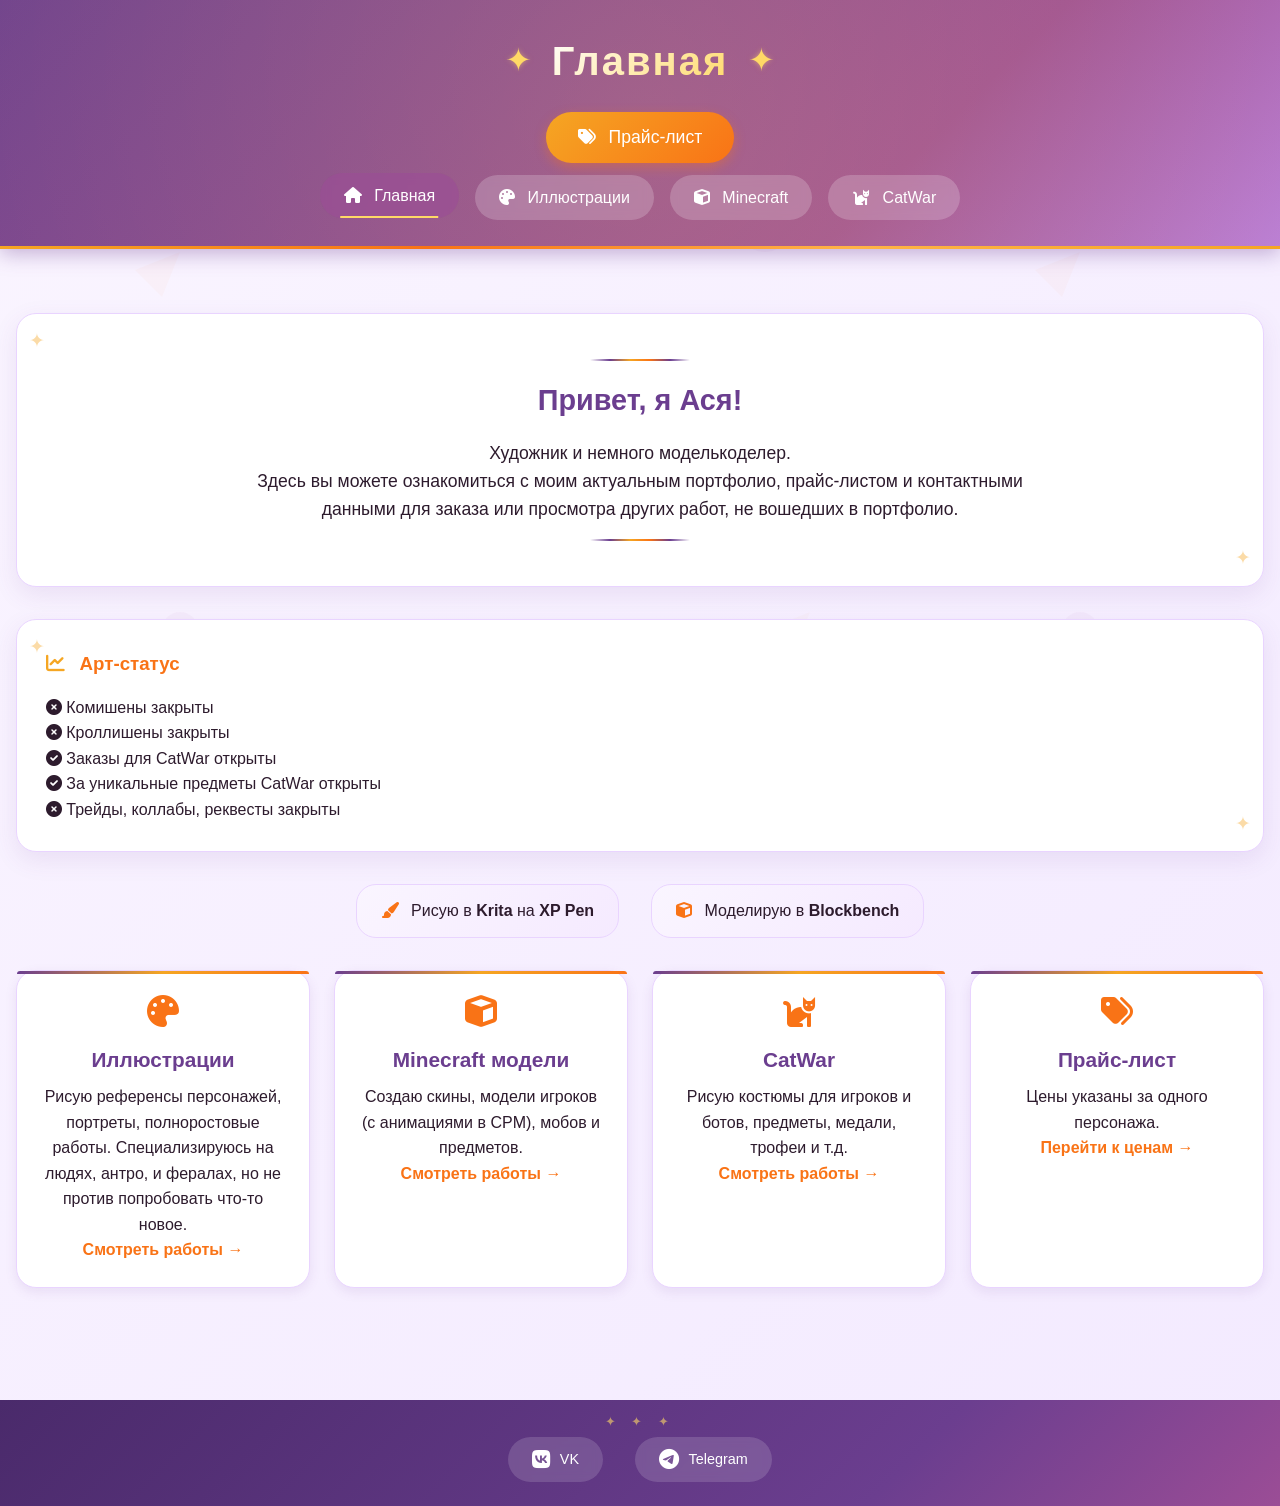
==== commit 36c0ddd6: "Update index.html" ====
--- a/index.html
+++ b/index.html
@@ -37,23 +37,32 @@
 
         <!-- Блок с арт-статусом -->
         <div class="art-status info-block">
-            <h3><i class="fas fa-paintbrush-fine"></i> Арт-статус</h3>
-            <div class="status-container">
-                <div class="status-item">
-                    <span class="status-label">🎨 Заказы:</span>
-                    <span class="status-value open">🟢 Открыты</span>
+            <h3><i class="fas fa-chart-line"></i> Арт-статус</h3>
+            <div class="status-list">
+                <div class="status-line">
+                    <i class="fas fa-times-circle closed-icon"></i>
+                    <span class="status-name">Комишены</span>
+                    <span class="status-badge closed">закрыты</span>
                 </div>
-                <div class="status-item">
-                    <span class="status-label">📝 Очередь:</span>
-                    <span class="status-value">3 работы</span>
+                <div class="status-line">
+                    <i class="fas fa-times-circle closed-icon"></i>
+                    <span class="status-name">Кроллишены</span>
+                    <span class="status-badge closed">закрыты</span>
                 </div>
-                <div class="status-item">
-                    <span class="status-label">⏳ Примерное ожидание:</span>
-                    <span class="status-value">1-2 недели</span>
+                <div class="status-line">
+                    <i class="fas fa-check-circle open-icon"></i>
+                    <span class="status-name">Заказы для CatWar</span>
+                    <span class="status-badge open">открыты</span>
                 </div>
-                <div class="status-item">
-                    <span class="status-label">📌 Важно:</span>
-                    <span class="status-value">Свободных слотов нет, запись закрыта до конца месяца</span>
+                <div class="status-line">
+                    <i class="fas fa-check-circle open-icon"></i>
+                    <span class="status-name">За уникальные предметы CatWar</span>
+                    <span class="status-badge open">открыты</span>
+                </div>
+                <div class="status-line">
+                    <i class="fas fa-times-circle closed-icon"></i>
+                    <span class="status-name">Трейды, коллабы, реквесты</span>
+                    <span class="status-badge closed">закрыты</span>
                 </div>
             </div>
         </div>
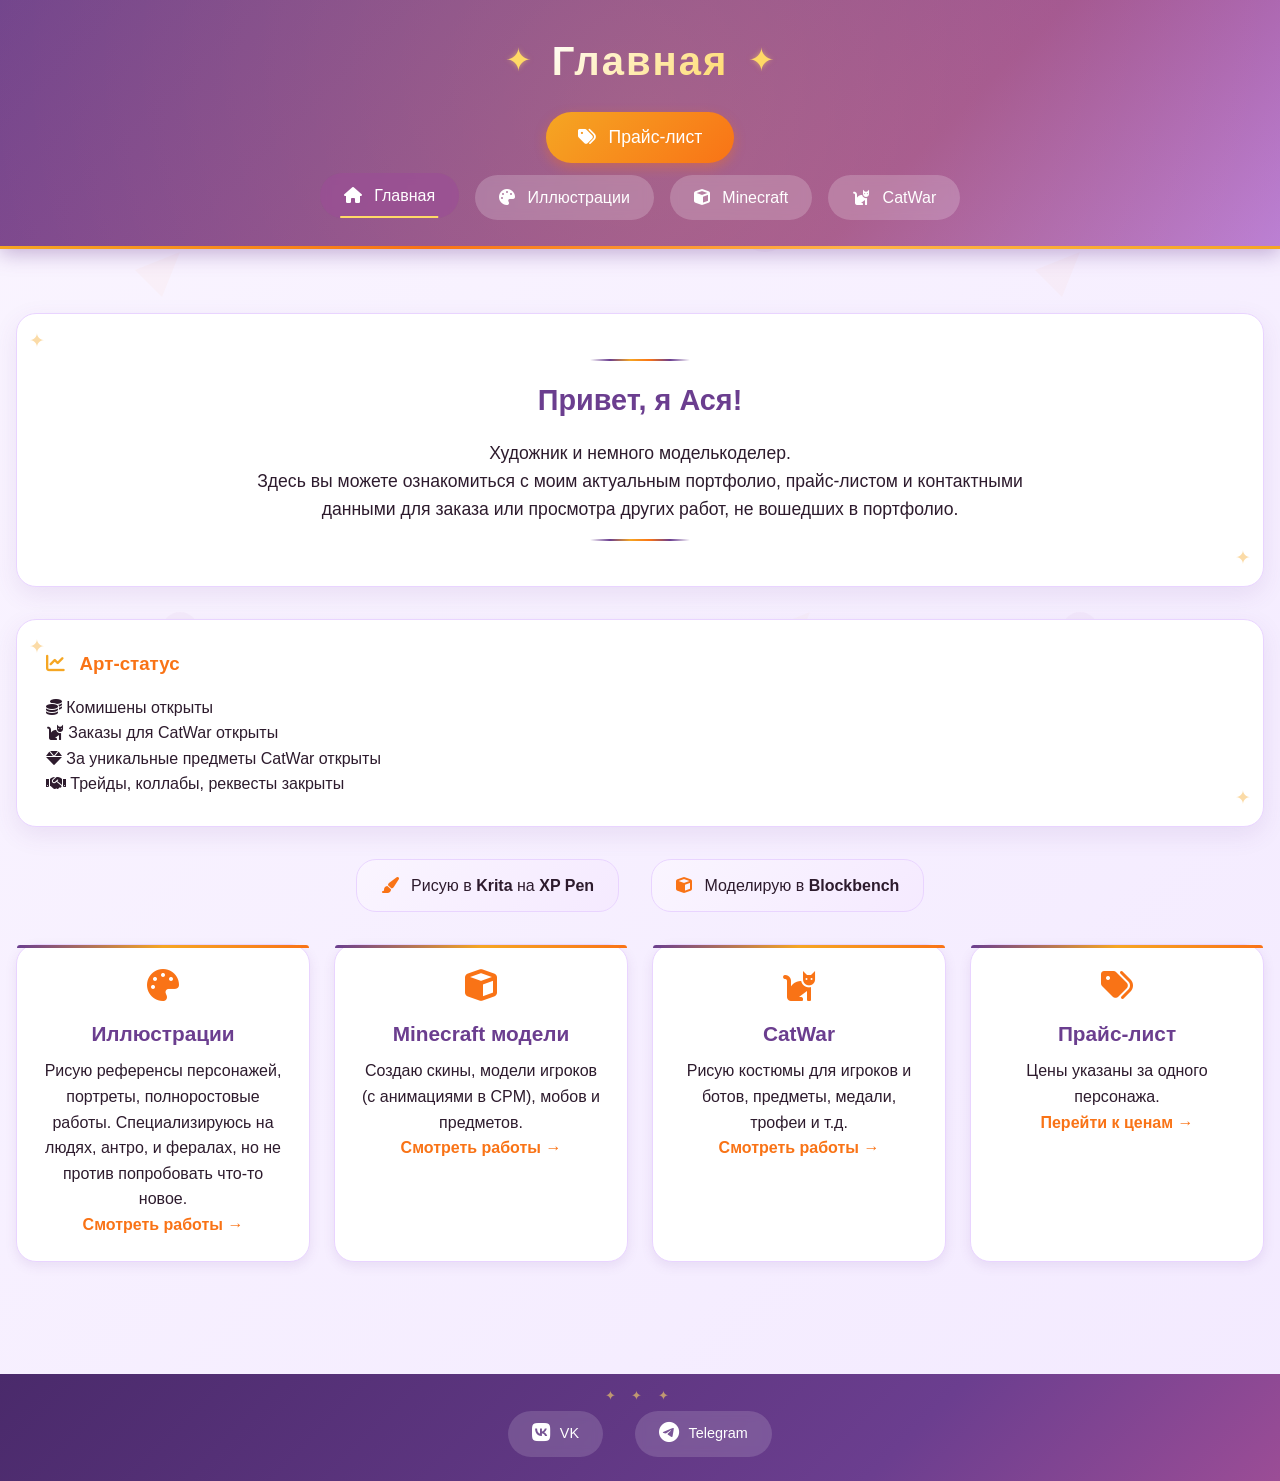
==== commit 30ff5c0d: "Update index.html" ====
--- a/index.html
+++ b/index.html
@@ -35,32 +35,27 @@
             <div class="decor-line"></div>
         </div>
 
-        <!-- Блок с арт-статусом -->
+        <!-- Блок с арт-статусом (в стиле дополнительных условий) -->
         <div class="art-status info-block">
             <h3><i class="fas fa-chart-line"></i> Арт-статус</h3>
             <div class="status-list">
                 <div class="status-line">
-                    <i class="fas fa-times-circle closed-icon"></i>
+                    <i class="fas fa-coins"></i>
                     <span class="status-name">Комишены</span>
-                    <span class="status-badge closed">закрыты</span>
+                    <span class="status-badge open">открыты</span>
                 </div>
                 <div class="status-line">
-                    <i class="fas fa-times-circle closed-icon"></i>
-                    <span class="status-name">Кроллишены</span>
-                    <span class="status-badge closed">закрыты</span>
-                </div>
-                <div class="status-line">
-                    <i class="fas fa-check-circle open-icon"></i>
+                    <i class="fas fa-cat"></i>
                     <span class="status-name">Заказы для CatWar</span>
                     <span class="status-badge open">открыты</span>
                 </div>
                 <div class="status-line">
-                    <i class="fas fa-check-circle open-icon"></i>
+                    <i class="fas fa-gem"></i>
                     <span class="status-name">За уникальные предметы CatWar</span>
                     <span class="status-badge open">открыты</span>
                 </div>
                 <div class="status-line">
-                    <i class="fas fa-times-circle closed-icon"></i>
+                    <i class="fas fa-handshake"></i>
                     <span class="status-name">Трейды, коллабы, реквесты</span>
                     <span class="status-badge closed">закрыты</span>
                 </div>
